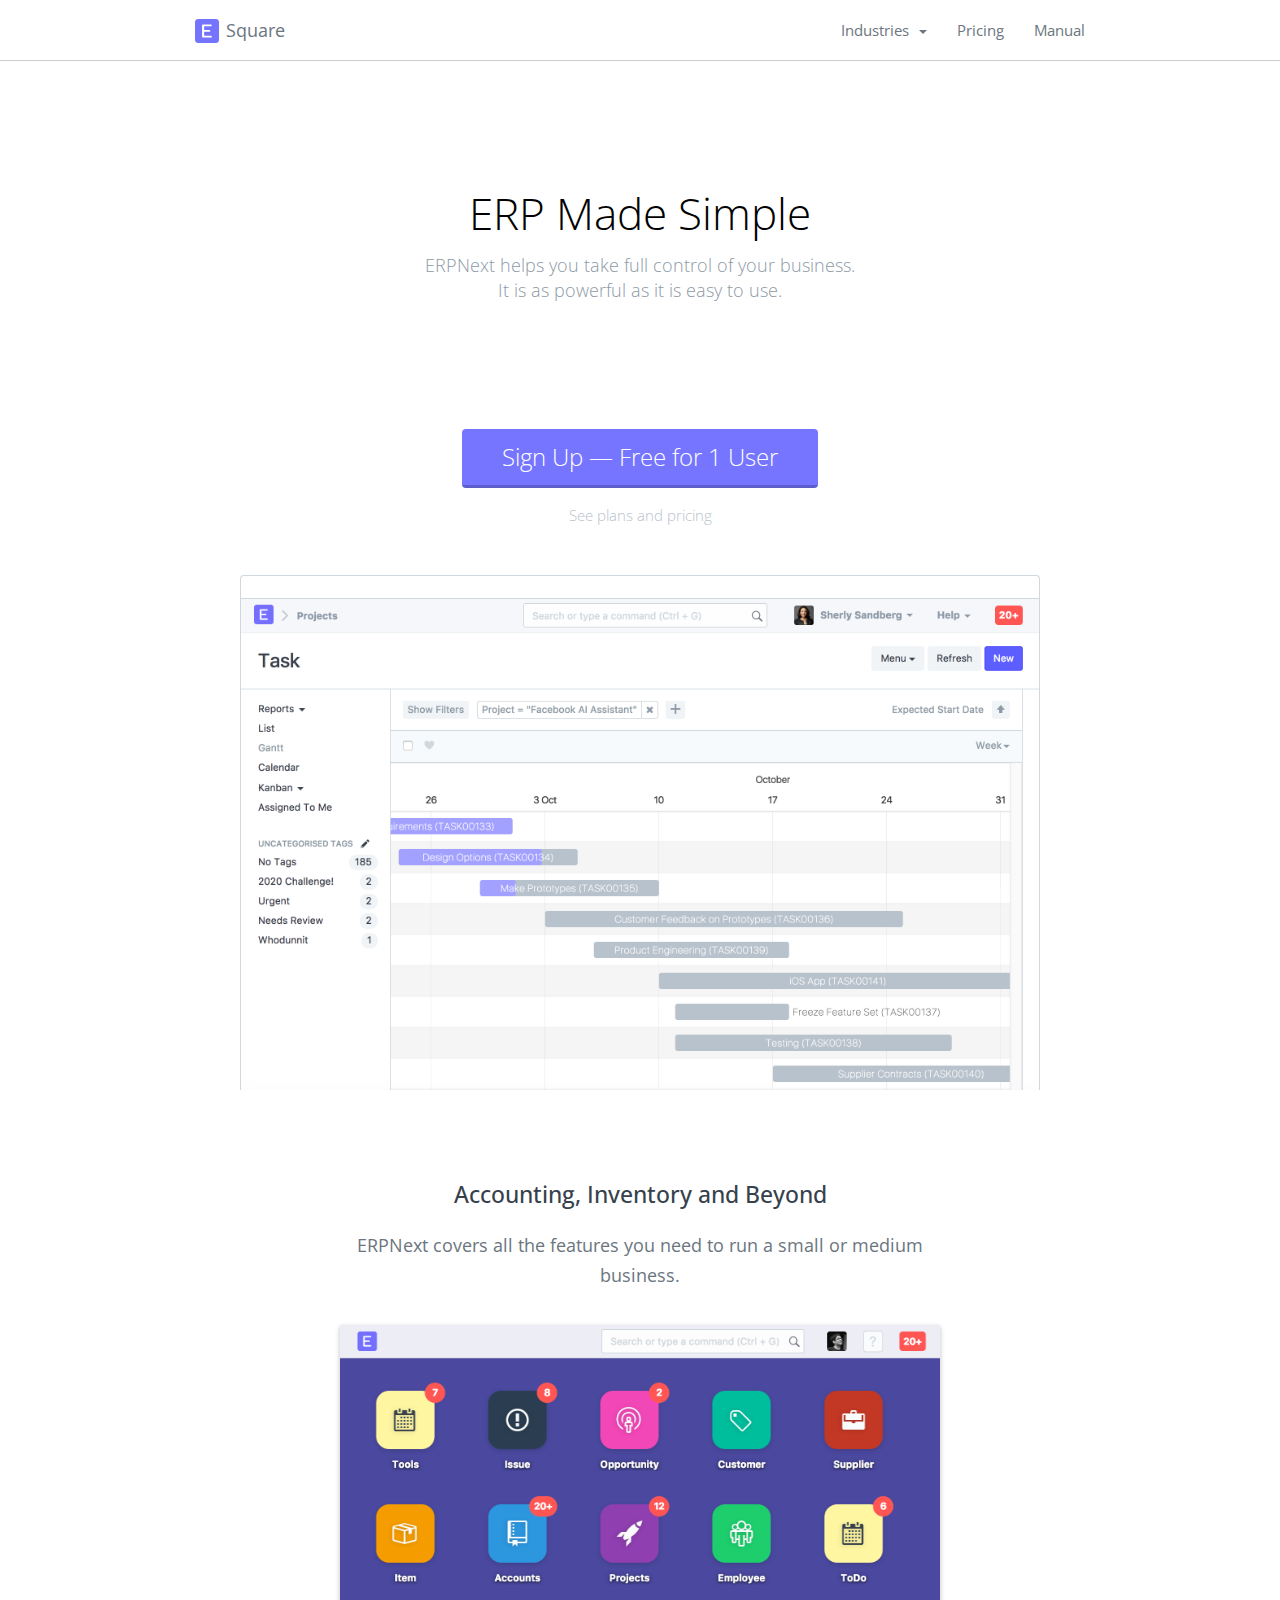
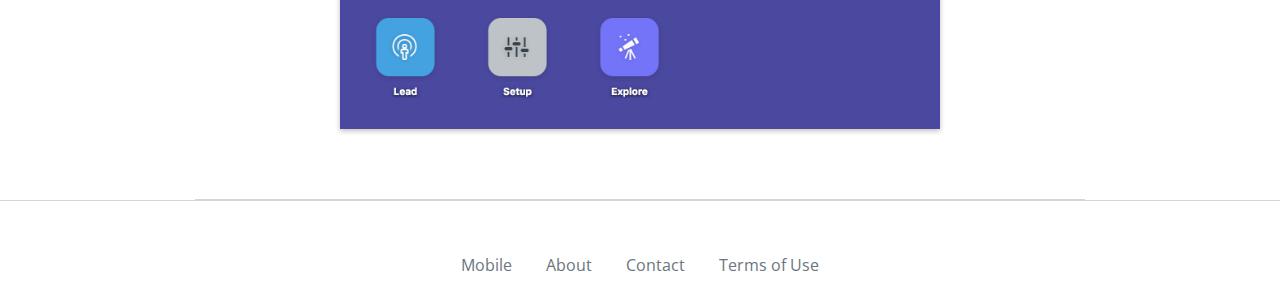
==== index.html @ e8b67995 "Initial commit" ====
<!DOCTYPE html>
<!-- saved from url=(0020)https://erpnext.com/ -->
<html lang="en"><head><meta http-equiv="Content-Type" content="text/html; charset=UTF-8">
	
	<meta name="viewport" content="width=device-width, initial-scale=1.0">
	<title>Free and Open Source Cloud ERP - ERPNext</title>
	<meta name="generator" content="frappe">

    
    <link rel="icon" href="https://erpnext.com/assets/frappe_theme/img/favicon.ico">
    <link rel="shortcut icon" href="https://erpnext.com/assets/frappe_theme/img/favicon.ico">


		
		<link type="text/css" rel="stylesheet" href="./tt/bootstrap.css">
		<link type="text/css" rel="stylesheet" href="./tt/frappe-web.css">
		<link type="text/css" rel="stylesheet" href="./tt/hljs.css">
    <script async="" src="./tt/analytics.js"></script><script src="./tt/bpt6wle.js"></script>
<script>try{Typekit.load();}catch(e){}</script>
    <link href="./tt/frappe_theme.css" rel="stylesheet">
    <style>.erpnext-features {
	text-align: center;
}

#page-features [data-html-block="header"],
#page-pricing [data-html-block="header"] {
	text-align: center;
}

.erpnext-features h3 {
	margin-top: 70px;
}

@media (min-width: 768px) {
	.erp-feature .narrow {
		max-width: 60%;
	}
}

.erp-feature {
	padding: 50px 15px;
	border-bottom: 1px solid #d1d8dd;
	margin: 0px -15px;
}

.feature-separator {
/*	width: 50%;*/
	margin: 0px auto 120px !important;
}

.erpnext-paid-plans {
/*	border: 1px solid #d1d8dd;
	border-radius: 4px;
*/}

.erpnext-paid-plans .plan {
	border: 1px solid #e6e6e6;
	border-radius: 4px;
}

.erpnext-paid-plans .plan .plan-title {
	padding-top: 30px;
	padding-bottom: 15px;
	margin: 10px;
}

.erpnext-paid-plans .plan .plan-item {
	margin: 10px;
}

.erpnext-paid-plans .plan .plan-item:nth-child(4) {
	padding-bottom: 30px;
}

.erpnext-paid-plans .plan h2 {
	padding: 20px 0px;
	border-top: 1px solid #e6e6e6;
	border-bottom: 1px solid #e6e6e6;
	margin: 0px;
	background-color: #f7fafc;
}

.erpnext-paid-plans .small.blue.button {
	margin: 5px;
}

@media (max-width: 767px) {
	.erpnext-paid-plans .col-sm-3 {
		margin: 20px 0px;
	}
}

.support-plans p {
	margin-top: 0px;
	margin-bottom: 20px;
}

.support-plans-section {
	padding: 40px 0px !important;
}

.support-plans {
	padding: 0px 20px;
}

.compare-erpnext .table-responsive,
.compare-erpnext .table-bordered,
.compare-erpnext .table-bordered td,
.compare-erpnext .table-bordered th {
	border-color: #223B4F;
}

.compare-erpnext td.c-yes {
	background-color: #78E361;
}

.compare-erpnext td.c-no {
	background-color: #FFB170;
}

.compare-erpnext td.c-maybe {
	background-color: #FFF348;
}

#page-terms,
#page-faq,
#page-privacy,
#page-testimonials,
#page-license-trademark,
#page-contribute {
	margin-left: auto;
	margin-right: auto;
}

@media (min-width: 768px) {
	#page-terms,
	#page-faq,
	#page-privacy,
	#page-testimonials,
	#page-license-trademark,
	#page-contribute {
		max-width: 75%;
	}
}

#page-features .page-content {
	padding: 0px;
}

#page-version-5 .page-content {
	padding-bottom: 0px;
}

.small-content h4 {
	margin-bottom: 0px;
}

.benefits-check {
	float: left;
	margin-left: -20px;
	margin-top: 3px;
	color: #98d85b;
}

.article-style {
	margin-top:0px;
	margin-left: 20px;
	max-width: 560px;
	margin: auto;
	font-size: 1.13em;
	line-height: 1.5;
}

.page-container[data-path="proposals"] .page-header-block,
.page-container[data-path="proposals"] .page-header-actions-block {
	display: block !important;
}

.page-container[data-path="proposals"] .page-header-actions-block {
	margin-top: 20px;
}
</style>

<style>
.page-content {
	padding-bottom: 0px !important;
}

.dashboard-section {
	margin: auto;
	max-width: 90%;
}

.dashboard-section h1 {
	font-size: 1.5em;
}

@media(min-width: 768px) {
	.dashboard-section {
		max-width: 80%;
	}
}

@media(min-width: 992px) {
	.dashboard-section {
		max-width: 65%;
	}
}

.hero-content h1 {
	font-size: 1.85em;
	font-weight: 300;
}

.hero {
	border-bottom: 0px;
}

.erp-hero {
	border-bottom: 1px solid #e1e9f0;
}

.hero-content p {
	margin-bottom: 100px;
}

.navbar {
	border-bottom: 0px;
}

/*.navbar, footer, .later {
	opacity: 0;
}

.navbar, footer, .later {
    -moz-animation: cssAnimation 1s ease-in 0s forwards;
    -webkit-animation: cssAnimation 1s ease-in 0s forwards;
    -o-animation: cssAnimation 1s ease-in 0s forwards;
    animation: cssAnimation 1s ease-in 0s forwards;
    -webkit-animation-fill-mode: forwards;
    animation-fill-mode: forwards;
}

@keyframes cssAnimation {
    to {
        opacity: 1;
    }
}

@-webkit-keyframes cssAnimation {
    to {
        opacity: 1;
    }
}
*/

</style>
<script>
		window.frappe = {};
		frappe.ready_events = [];
		frappe.ready = function(fn) {
			frappe.ready_events.push(fn);
		}
		window.dev_server = 0;
    </script>
</head>
<body data-path="">
	<div class="main-section">
		<div>
			<header>
				<nav class="navbar navbar-default navbar-main" role="navigation">
	<div class="container">
		<div class="navbar-header">
			<a class="navbar-brand ellipsis" href="./index.html">
				<span>
					<img class="navbar-icon" src="./tt/erp-icon.svg">Square
				</span>
			</a>
			<a class="pull-right toggle-sidebar visible-xs">
				<i class="octicon octicon-three-bars"></i>
			</a>
		</div>
		<div class="hidden-xs">
			
			

<ul class="nav navbar-nav navbar-left">
</ul>
<ul class="nav navbar-nav navbar-right"><li data-label="Industries" class="dropdown dropdown-submenu">
	<a class="dropdown-toggle" onclick="return false;" data-toggle="dropdown">
	Industries<span class="caret"></span>
	</a>
		<ul class="dropdown-menu" role="menu"><li data-label="Services">
				<a href="./services.html">Services</a>
			</li><li data-label="Manufacturing">
				<a href="./manufacturing.html">Manufacturing</a>
			</li><li data-label="Retail">
				<a href="./retail.html">Retail</a>
			</li><li data-label="Distribution">
				<a href="./distribution.html">Distribution</a>
			</li><li data-label="Schools">
				<a href="./schools.html">Schools</a>
			</li></ul></li><li data-label="Pricing">
	<a href="./pricing.html">
	Pricing</a></li><li data-label="Manual">
	<a href="./manual/index.html" target="_blank">
	Manual</a></li>
	<!-- post login tools -->

<li class="dropdown logged-in hide" id="website-post-login" data-label="website-post-login" style="display: none">
	<a href="https://erpnext.com/#" class="dropdown-toggle" data-toggle="dropdown">
		<span class="user-image-wrapper"></span>
		<span class="full-name"></span>
		<b class="caret"></b>
	</a>
    <ul class="dropdown-menu" role="menu"><li data-label="My Account"><a href="https://erpnext.com/me" rel="nofollow">
					My Account
				</a></li><li data-label="Logout"><a href="https://erpnext.com/?cmd=web_logout" rel="nofollow">
					Logout
				</a></li></ul>
</li>


</ul>
			
		</div>
	</div>
</nav></header>

            <div class="hero-and-content">
                <div data-html-block="hero"></div>
                <div class="container">
                
<div class="page-container" id="page-" data-path="index">
			<div class="row ">
				
				<div class=" page-content col-sm-12 ">
					<div class="page-content-wrapper">
						<div class="row page-head">
							<div class="col-sm-12">
								
							</div>
							<div class="col-sm-8 col-xs-6">
								
							</div>
							<div class="col-sm-4 col-xs-6">
								

								
							</div>
						</div>
						<div class="page_content">

<!-- title: Free and Open Source Cloud ERP - ERPNext -->

<!-- Hero Section -->
    <div class="row hero" style="padding-top: 30px; padding-bottom: 0px;">
        <div class="col-sm-12 hero-content">
           <h1 class="main-heading">ERP Made Simple</h1>
            <p class="later lead text-muted">ERPNext helps you take
                full control of your business.
                <br class="hidden-xs">
                    It is as powerful as it is easy to use.</p>
            <a class="x-large blue button later mar-t-26" href="./signup.html">Sign Up — Free for 1 User</a>
            <p class="description later">
                <a class="no-decoration" href="./pricing.html">See plans and pricing</a>
            </p>
        </div>

        <div class="col-sm-12 later">
			<div class="fake-browser-frame browser-image" style="margin: 70px auto 0px auto; border-bottom: 0px;">
	            <img src="./tt/home.png" style="width: 800px;">
			</div>
        </div>
    </div>
    <!-- Content -->
    <div class="group later">
        <div class="row section text-center">
            <div class="col-sm-12">
                <div class="dashboard-section">
                    <h1 class="h2">Accounting, Inventory <br class="visible-xs"> and Beyond</h1>
                    <p class="p">ERPNext covers all the features you need to run a small or medium business.</p>
                </div>
                <img src="./tt/dashboard-shot.png" class="screenshot" style="width: 600px;">
            </div>
        </div>
    </div>

    



</div>
					</div>
				</div>
			</div>
</div>

                </div>
            </div></div>
		<div>
    <footer>
        <div class="container">
            <ul class="list-unstyled footer-list">
                
                 <li>
                    <a href="./mobile.html">Mobile</a>
                </li>
                <li>
                    <a href="./about.html">About</a>
                </li>
                <li>
                    <a href="./about.html#contact">Contact</a>
                </li>
                <li>
                    <a href="./terms.html">Terms of Use</a>
                </li>
            </ul>

           
        </div>

		
	</footer>
    <!--Javascript-->
    <script src="./tt/main.js"></script>
</div>
	</div>
	
	<!-- js should be loaded in body! -->
	<script type="text/javascript" src="./tt/jquery.min.js"></script>
	<script type="text/javascript" src="./tt/frappe-web.min.js"></script>
	
	<script type="text/javascript" src="./tt/website_script.js"></script>
	<script type="text/javascript" src="./tt/highlight.pack.js"></script>
	<script type="text/javascript" src="./tt/payment.js"></script><script>$(function() {
    setTimeout(function() {
        $(".later").fadeIn();
    }, 1000);
});

</script>


	<script>frappe.csrf_token = "None";</script>
</body></html>
---- tt/frappe-web.css ----
/*
 *	/home/frappe/benches/bench-2016-07-23/apps/frappe/frappe/public/css/font-awesome.css
 */
/*!
 *  Font Awesome 4.7.0 by @davegandy - http://fontawesome.io - @fontawesome
 *  License - http://fontawesome.io/license (Font: SIL OFL 1.1, CSS: MIT License)
 */
/* FONT PATH
 * -------------------------- */
@font-face {
  font-family: 'FontAwesome';
  src: url('/assets/frappe/css/fonts/fontawesome/fontawesome-webfont.eot?v=4.7.0');
  src: url('/assets/frappe/css/fonts/fontawesome/fontawesome-webfont.eot?#iefix&v=4.7.0') format('embedded-opentype'), url('/assets/frappe/css/fonts/fontawesome/fontawesome-webfont.woff2?v=4.7.0') format('woff2'), url('/assets/frappe/css/fonts/fontawesome/fontawesome-webfont.woff?v=4.7.0') format('woff'), url('/assets/frappe/css/fonts/fontawesome/fontawesome-webfont.ttf?v=4.7.0') format('truetype'), url('/assets/frappe/css/fonts/fontawesome/fontawesome-webfont.svg?v=4.7.0#fontawesomeregular') format('svg');
  font-weight: normal;
  font-style: normal;
}
.fa {
  display: inline-block;
  font: normal normal normal 14px/1 FontAwesome;
  font-size: inherit;
  text-rendering: auto;
  -webkit-font-smoothing: antialiased;
  -moz-osx-font-smoothing: grayscale;
}
/* makes the font 33% larger relative to the icon container */
.fa-lg {
  font-size: 1.33333333em;
  line-height: 0.75em;
  vertical-align: -15%;
}
.fa-2x {
  font-size: 2em;
}
.fa-3x {
  font-size: 3em;
}
.fa-4x {
  font-size: 4em;
}
.fa-5x {
  font-size: 5em;
}
.fa-fw {
  width: 1.28571429em;
  text-align: center;
}
.fa-ul {
  padding-left: 0;
  margin-left: 2.14285714em;
  list-style-type: none;
}
.fa-ul > li {
  position: relative;
}
.fa-li {
  position: absolute;
  left: -2.14285714em;
  width: 2.14285714em;
  top: 0.14285714em;
  text-align: center;
}
.fa-li.fa-lg {
  left: -1.85714286em;
}
.fa-border {
  padding: .2em .25em .15em;
  border: solid 0.08em #eeeeee;
  border-radius: .1em;
}
.fa-pull-left {
  float: left;
}
.fa-pull-right {
  float: right;
}
.fa.fa-pull-left {
  margin-right: .3em;
}
.fa.fa-pull-right {
  margin-left: .3em;
}
/* Deprecated as of 4.4.0 */
.pull-right {
  float: right;
}
.pull-left {
  float: left;
}
.fa.pull-left {
  margin-right: .3em;
}
.fa.pull-right {
  margin-left: .3em;
}
.fa-spin {
  -webkit-animation: fa-spin 2s infinite linear;
  animation: fa-spin 2s infinite linear;
}
.fa-pulse {
  -webkit-animation: fa-spin 1s infinite steps(8);
  animation: fa-spin 1s infinite steps(8);
}
@-webkit-keyframes fa-spin {
  0% {
    -webkit-transform: rotate(0deg);
    transform: rotate(0deg);
  }
  100% {
    -webkit-transform: rotate(359deg);
    transform: rotate(359deg);
  }
}
@keyframes fa-spin {
  0% {
    -webkit-transform: rotate(0deg);
    transform: rotate(0deg);
  }
  100% {
    -webkit-transform: rotate(359deg);
    transform: rotate(359deg);
  }
}
.fa-rotate-90 {
  -ms-filter: "progid:DXImageTransform.Microsoft.BasicImage(rotation=1)";
  -webkit-transform: rotate(90deg);
  -ms-transform: rotate(90deg);
  transform: rotate(90deg);
}
.fa-rotate-180 {
  -ms-filter: "progid:DXImageTransform.Microsoft.BasicImage(rotation=2)";
  -webkit-transform: rotate(180deg);
  -ms-transform: rotate(180deg);
  transform: rotate(180deg);
}
.fa-rotate-270 {
  -ms-filter: "progid:DXImageTransform.Microsoft.BasicImage(rotation=3)";
  -webkit-transform: rotate(270deg);
  -ms-transform: rotate(270deg);
  transform: rotate(270deg);
}
.fa-flip-horizontal {
  -ms-filter: "progid:DXImageTransform.Microsoft.BasicImage(rotation=0, mirror=1)";
  -webkit-transform: scale(-1, 1);
  -ms-transform: scale(-1, 1);
  transform: scale(-1, 1);
}
.fa-flip-vertical {
  -ms-filter: "progid:DXImageTransform.Microsoft.BasicImage(rotation=2, mirror=1)";
  -webkit-transform: scale(1, -1);
  -ms-transform: scale(1, -1);
  transform: scale(1, -1);
}
:root .fa-rotate-90,
:root .fa-rotate-180,
:root .fa-rotate-270,
:root .fa-flip-horizontal,
:root .fa-flip-vertical {
  filter: none;
}
.fa-stack {
  position: relative;
  display: inline-block;
  width: 2em;
  height: 2em;
  line-height: 2em;
  vertical-align: middle;
}
.fa-stack-1x,
.fa-stack-2x {
  position: absolute;
  left: 0;
  width: 100%;
  text-align: center;
}
.fa-stack-1x {
  line-height: inherit;
}
.fa-stack-2x {
  font-size: 2em;
}
.fa-inverse {
  color: #ffffff;
}
/* Font Awesome uses the Unicode Private Use Area (PUA) to ensure screen
   readers do not read off random characters that represent icons */
.fa-glass:before {
  content: "\f000";
}
.fa-music:before {
  content: "\f001";
}
.fa-search:before {
  content: "\f002";
}
.fa-envelope-o:before {
  content: "\f003";
}
.fa-heart:before {
  content: "\f004";
}
.fa-star:before {
  content: "\f005";
}
.fa-star-o:before {
  content: "\f006";
}
.fa-user:before {
  content: "\f007";
}
.fa-film:before {
  content: "\f008";
}
.fa-th-large:before {
  content: "\f009";
}
.fa-th:before {
  content: "\f00a";
}
.fa-th-list:before {
  content: "\f00b";
}
.fa-check:before {
  content: "\f00c";
}
.fa-remove:before,
.fa-close:before,
.fa-times:before {
  content: "\f00d";
}
.fa-search-plus:before {
  content: "\f00e";
}
.fa-search-minus:before {
  content: "\f010";
}
.fa-power-off:before {
  content: "\f011";
}
.fa-signal:before {
  content: "\f012";
}
.fa-gear:before,
.fa-cog:before {
  content: "\f013";
}
.fa-trash-o:before {
  content: "\f014";
}
.fa-home:before {
  content: "\f015";
}
.fa-file-o:before {
  content: "\f016";
}
.fa-clock-o:before {
  content: "\f017";
}
.fa-road:before {
  content: "\f018";
}
.fa-download:before {
  content: "\f019";
}
.fa-arrow-circle-o-down:before {
  content: "\f01a";
}
.fa-arrow-circle-o-up:before {
  content: "\f01b";
}
.fa-inbox:before {
  content: "\f01c";
}
.fa-play-circle-o:before {
  content: "\f01d";
}
.fa-rotate-right:before,
.fa-repeat:before {
  content: "\f01e";
}
.fa-refresh:before {
  content: "\f021";
}
.fa-list-alt:before {
  content: "\f022";
}
.fa-lock:before {
  content: "\f023";
}
.fa-flag:before {
  content: "\f024";
}
.fa-headphones:before {
  content: "\f025";
}
.fa-volume-off:before {
  content: "\f026";
}
.fa-volume-down:before {
  content: "\f027";
}
.fa-volume-up:before {
  content: "\f028";
}
.fa-qrcode:before {
  content: "\f029";
}
.fa-barcode:before {
  content: "\f02a";
}
.fa-tag:before {
  content: "\f02b";
}
.fa-tags:before {
  content: "\f02c";
}
.fa-book:before {
  content: "\f02d";
}
.fa-bookmark:before {
  content: "\f02e";
}
.fa-print:before {
  content: "\f02f";
}
.fa-camera:before {
  content: "\f030";
}
.fa-font:before {
  content: "\f031";
}
.fa-bold:before {
  content: "\f032";
}
.fa-italic:before {
  content: "\f033";
}
.fa-text-height:before {
  content: "\f034";
}
.fa-text-width:before {
  content: "\f035";
}
.fa-align-left:before {
  content: "\f036";
}
.fa-align-center:before {
  content: "\f037";
}
.fa-align-right:before {
  content: "\f038";
}
.fa-align-justify:before {
  content: "\f039";
}
.fa-list:before {
  content: "\f03a";
}
.fa-dedent:before,
.fa-outdent:before {
  content: "\f03b";
}
.fa-indent:before {
  content: "\f03c";
}
.fa-video-camera:before {
  content: "\f03d";
}
.fa-photo:before,
.fa-image:before,
.fa-picture-o:before {
  content: "\f03e";
}
.fa-pencil:before {
  content: "\f040";
}
.fa-map-marker:before {
  content: "\f041";
}
.fa-adjust:before {
  content: "\f042";
}
.fa-tint:before {
  content: "\f043";
}
.fa-edit:before,
.fa-pencil-square-o:before {
  content: "\f044";
}
.fa-share-square-o:before {
  content: "\f045";
}
.fa-check-square-o:before {
  content: "\f046";
}
.fa-arrows:before {
  content: "\f047";
}
.fa-step-backward:before {
  content: "\f048";
}
.fa-fast-backward:before {
  content: "\f049";
}
.fa-backward:before {
  content: "\f04a";
}
.fa-play:before {
  content: "\f04b";
}
.fa-pause:before {
  content: "\f04c";
}
.fa-stop:before {
  content: "\f04d";
}
.fa-forward:before {
  content: "\f04e";
}
.fa-fast-forward:before {
  content: "\f050";
}
.fa-step-forward:before {
  content: "\f051";
}
.fa-eject:before {
  content: "\f052";
}
.fa-chevron-left:before {
  content: "\f053";
}
.fa-chevron-right:before {
  content: "\f054";
}
.fa-plus-circle:before {
  content: "\f055";
}
.fa-minus-circle:before {
  content: "\f056";
}
.fa-times-circle:before {
  content: "\f057";
}
.fa-check-circle:before {
  content: "\f058";
}
.fa-question-circle:before {
  content: "\f059";
}
.fa-info-circle:before {
  content: "\f05a";
}
.fa-crosshairs:before {
  content: "\f05b";
}
.fa-times-circle-o:before {
  content: "\f05c";
}
.fa-check-circle-o:before {
  content: "\f05d";
}
.fa-ban:before {
  content: "\f05e";
}
.fa-arrow-left:before {
  content: "\f060";
}
.fa-arrow-right:before {
  content: "\f061";
}
.fa-arrow-up:before {
  content: "\f062";
}
.fa-arrow-down:before {
  content: "\f063";
}
.fa-mail-forward:before,
.fa-share:before {
  content: "\f064";
}
.fa-expand:before {
  content: "\f065";
}
.fa-compress:before {
  content: "\f066";
}
.fa-plus:before {
  content: "\f067";
}
.fa-minus:before {
  content: "\f068";
}
.fa-asterisk:before {
  content: "\f069";
}
.fa-exclamation-circle:before {
  content: "\f06a";
}
.fa-gift:before {
  content: "\f06b";
}
.fa-leaf:before {
  content: "\f06c";
}
.fa-fire:before {
  content: "\f06d";
}
.fa-eye:before {
  content: "\f06e";
}
.fa-eye-slash:before {
  content: "\f070";
}
.fa-warning:before,
.fa-exclamation-triangle:before {
  content: "\f071";
}
.fa-plane:before {
  content: "\f072";
}
.fa-calendar:before {
  content: "\f073";
}
.fa-random:before {
  content: "\f074";
}
.fa-comment:before {
  content: "\f075";
}
.fa-magnet:before {
  content: "\f076";
}
.fa-chevron-up:before {
  content: "\f077";
}
.fa-chevron-down:before {
  content: "\f078";
}
.fa-retweet:before {
  content: "\f079";
}
.fa-shopping-cart:before {
  content: "\f07a";
}
.fa-folder:before {
  content: "\f07b";
}
.fa-folder-open:before {
  content: "\f07c";
}
.fa-arrows-v:before {
  content: "\f07d";
}
.fa-arrows-h:before {
  content: "\f07e";
}
.fa-bar-chart-o:before,
.fa-bar-chart:before {
  content: "\f080";
}
.fa-twitter-square:before {
  content: "\f081";
}
.fa-facebook-square:before {
  content: "\f082";
}
.fa-camera-retro:before {
  content: "\f083";
}
.fa-key:before {
  content: "\f084";
}
.fa-gears:before,
.fa-cogs:before {
  content: "\f085";
}
.fa-comments:before {
  content: "\f086";
}
.fa-thumbs-o-up:before {
  content: "\f087";
}
.fa-thumbs-o-down:before {
  content: "\f088";
}
.fa-star-half:before {
  content: "\f089";
}
.fa-heart-o:before {
  content: "\f08a";
}
.fa-sign-out:before {
  content: "\f08b";
}
.fa-linkedin-square:before {
  content: "\f08c";
}
.fa-thumb-tack:before {
  content: "\f08d";
}
.fa-external-link:before {
  content: "\f08e";
}
.fa-sign-in:before {
  content: "\f090";
}
.fa-trophy:before {
  content: "\f091";
}
.fa-github-square:before {
  content: "\f092";
}
.fa-upload:before {
  content: "\f093";
}
.fa-lemon-o:before {
  content: "\f094";
}
.fa-phone:before {
  content: "\f095";
}
.fa-square-o:before {
  content: "\f096";
}
.fa-bookmark-o:before {
  content: "\f097";
}
.fa-phone-square:before {
  content: "\f098";
}
.fa-twitter:before {
  content: "\f099";
}
.fa-facebook-f:before,
.fa-facebook:before {
  content: "\f09a";
}
.fa-github:before {
  content: "\f09b";
}
.fa-unlock:before {
  content: "\f09c";
}
.fa-credit-card:before {
  content: "\f09d";
}
.fa-feed:before,
.fa-rss:before {
  content: "\f09e";
}
.fa-hdd-o:before {
  content: "\f0a0";
}
.fa-bullhorn:before {
  content: "\f0a1";
}
.fa-bell:before {
  content: "\f0f3";
}
.fa-certificate:before {
  content: "\f0a3";
}
.fa-hand-o-right:before {
  content: "\f0a4";
}
.fa-hand-o-left:before {
  content: "\f0a5";
}
.fa-hand-o-up:before {
  content: "\f0a6";
}
.fa-hand-o-down:before {
  content: "\f0a7";
}
.fa-arrow-circle-left:before {
  content: "\f0a8";
}
.fa-arrow-circle-right:before {
  content: "\f0a9";
}
.fa-arrow-circle-up:before {
  content: "\f0aa";
}
.fa-arrow-circle-down:before {
  content: "\f0ab";
}
.fa-globe:before {
  content: "\f0ac";
}
.fa-wrench:before {
  content: "\f0ad";
}
.fa-tasks:before {
  content: "\f0ae";
}
.fa-filter:before {
  content: "\f0b0";
}
.fa-briefcase:before {
  content: "\f0b1";
}
.fa-arrows-alt:before {
  content: "\f0b2";
}
.fa-group:before,
.fa-users:before {
  content: "\f0c0";
}
.fa-chain:before,
.fa-link:before {
  content: "\f0c1";
}
.fa-cloud:before {
  content: "\f0c2";
}
.fa-flask:before {
  content: "\f0c3";
}
.fa-cut:before,
.fa-scissors:before {
  content: "\f0c4";
}
.fa-copy:before,
.fa-files-o:before {
  content: "\f0c5";
}
.fa-paperclip:before {
  content: "\f0c6";
}
.fa-save:before,
.fa-floppy-o:before {
  content: "\f0c7";
}
.fa-square:before {
  content: "\f0c8";
}
.fa-navicon:before,
.fa-reorder:before,
.fa-bars:before {
  content: "\f0c9";
}
.fa-list-ul:before {
  content: "\f0ca";
}
.fa-list-ol:before {
  content: "\f0cb";
}
.fa-strikethrough:before {
  content: "\f0cc";
}
.fa-underline:before {
  content: "\f0cd";
}
.fa-table:before {
  content: "\f0ce";
}
.fa-magic:before {
  content: "\f0d0";
}
.fa-truck:before {
  content: "\f0d1";
}
.fa-pinterest:before {
  content: "\f0d2";
}
.fa-pinterest-square:before {
  content: "\f0d3";
}
.fa-google-plus-square:before {
  content: "\f0d4";
}
.fa-google-plus:before {
  content: "\f0d5";
}
.fa-money:before {
  content: "\f0d6";
}
.fa-caret-down:before {
  content: "\f0d7";
}
.fa-caret-up:before {
  content: "\f0d8";
}
.fa-caret-left:before {
  content: "\f0d9";
}
.fa-caret-right:before {
  content: "\f0da";
}
.fa-columns:before {
  content: "\f0db";
}
.fa-unsorted:before,
.fa-sort:before {
  content: "\f0dc";
}
.fa-sort-down:before,
.fa-sort-desc:before {
  content: "\f0dd";
}
.fa-sort-up:before,
.fa-sort-asc:before {
  content: "\f0de";
}
.fa-envelope:before {
  content: "\f0e0";
}
.fa-linkedin:before {
  content: "\f0e1";
}
.fa-rotate-left:before,
.fa-undo:before {
  content: "\f0e2";
}
.fa-legal:before,
.fa-gavel:before {
  content: "\f0e3";
}
.fa-dashboard:before,
.fa-tachometer:before {
  content: "\f0e4";
}
.fa-comment-o:before {
  content: "\f0e5";
}
.fa-comments-o:before {
  content: "\f0e6";
}
.fa-flash:before,
.fa-bolt:before {
  content: "\f0e7";
}
.fa-sitemap:before {
  content: "\f0e8";
}
.fa-umbrella:before {
  content: "\f0e9";
}
.fa-paste:before,
.fa-clipboard:before {
  content: "\f0ea";
}
.fa-lightbulb-o:before {
  content: "\f0eb";
}
.fa-exchange:before {
  content: "\f0ec";
}
.fa-cloud-download:before {
  content: "\f0ed";
}
.fa-cloud-upload:before {
  content: "\f0ee";
}
.fa-user-md:before {
  content: "\f0f0";
}
.fa-stethoscope:before {
  content: "\f0f1";
}
.fa-suitcase:before {
  content: "\f0f2";
}
.fa-bell-o:before {
  content: "\f0a2";
}
.fa-coffee:before {
  content: "\f0f4";
}
.fa-cutlery:before {
  content: "\f0f5";
}
.fa-file-text-o:before {
  content: "\f0f6";
}
.fa-building-o:before {
  content: "\f0f7";
}
.fa-hospital-o:before {
  content: "\f0f8";
}
.fa-ambulance:before {
  content: "\f0f9";
}
.fa-medkit:before {
  content: "\f0fa";
}
.fa-fighter-jet:before {
  content: "\f0fb";
}
.fa-beer:before {
  content: "\f0fc";
}
.fa-h-square:before {
  content: "\f0fd";
}
.fa-plus-square:before {
  content: "\f0fe";
}
.fa-angle-double-left:before {
  content: "\f100";
}
.fa-angle-double-right:before {
  content: "\f101";
}
.fa-angle-double-up:before {
  content: "\f102";
}
.fa-angle-double-down:before {
  content: "\f103";
}
.fa-angle-left:before {
  content: "\f104";
}
.fa-angle-right:before {
  content: "\f105";
}
.fa-angle-up:before {
  content: "\f106";
}
.fa-angle-down:before {
  content: "\f107";
}
.fa-desktop:before {
  content: "\f108";
}
.fa-laptop:before {
  content: "\f109";
}
.fa-tablet:before {
  content: "\f10a";
}
.fa-mobile-phone:before,
.fa-mobile:before {
  content: "\f10b";
}
.fa-circle-o:before {
  content: "\f10c";
}
.fa-quote-left:before {
  content: "\f10d";
}
.fa-quote-right:before {
  content: "\f10e";
}
.fa-spinner:before {
  content: "\f110";
}
.fa-circle:before {
  content: "\f111";
}
.fa-mail-reply:before,
.fa-reply:before {
  content: "\f112";
}
.fa-github-alt:before {
  content: "\f113";
}
.fa-folder-o:before {
  content: "\f114";
}
.fa-folder-open-o:before {
  content: "\f115";
}
.fa-smile-o:before {
  content: "\f118";
}
.fa-frown-o:before {
  content: "\f119";
}
.fa-meh-o:before {
  content: "\f11a";
}
.fa-gamepad:before {
  content: "\f11b";
}
.fa-keyboard-o:before {
  content: "\f11c";
}
.fa-flag-o:before {
  content: "\f11d";
}
.fa-flag-checkered:before {
  content: "\f11e";
}
.fa-terminal:before {
  content: "\f120";
}
.fa-code:before {
  content: "\f121";
}
.fa-mail-reply-all:before,
.fa-reply-all:before {
  content: "\f122";
}
.fa-star-half-empty:before,
.fa-star-half-full:before,
.fa-star-half-o:before {
  content: "\f123";
}
.fa-location-arrow:before {
  content: "\f124";
}
.fa-crop:before {
  content: "\f125";
}
.fa-code-fork:before {
  content: "\f126";
}
.fa-unlink:before,
.fa-chain-broken:before {
  content: "\f127";
}
.fa-question:before {
  content: "\f128";
}
.fa-info:before {
  content: "\f129";
}
.fa-exclamation:before {
  content: "\f12a";
}
.fa-superscript:before {
  content: "\f12b";
}
.fa-subscript:before {
  content: "\f12c";
}
.fa-eraser:before {
  content: "\f12d";
}
.fa-puzzle-piece:before {
  content: "\f12e";
}
.fa-microphone:before {
  content: "\f130";
}
.fa-microphone-slash:before {
  content: "\f131";
}
.fa-shield:before {
  content: "\f132";
}
.fa-calendar-o:before {
  content: "\f133";
}
.fa-fire-extinguisher:before {
  content: "\f134";
}
.fa-rocket:before {
  content: "\f135";
}
.fa-maxcdn:before {
  content: "\f136";
}
.fa-chevron-circle-left:before {
  content: "\f137";
}
.fa-chevron-circle-right:before {
  content: "\f138";
}
.fa-chevron-circle-up:before {
  content: "\f139";
}
.fa-chevron-circle-down:before {
  content: "\f13a";
}
.fa-html5:before {
  content: "\f13b";
}
.fa-css3:before {
  content: "\f13c";
}
.fa-anchor:before {
  content: "\f13d";
}
.fa-unlock-alt:before {
  content: "\f13e";
}
.fa-bullseye:before {
  content: "\f140";
}
.fa-ellipsis-h:before {
  content: "\f141";
}
.fa-ellipsis-v:before {
  content: "\f142";
}
.fa-rss-square:before {
  content: "\f143";
}
.fa-play-circle:before {
  content: "\f144";
}
.fa-ticket:before {
  content: "\f145";
}
.fa-minus-square:before {
  content: "\f146";
}
.fa-minus-square-o:before {
  content: "\f147";
}
.fa-level-up:before {
  content: "\f148";
}
.fa-level-down:before {
  content: "\f149";
}
.fa-check-square:before {
  content: "\f14a";
}
.fa-pencil-square:before {
  content: "\f14b";
}
.fa-external-link-square:before {
  content: "\f14c";
}
.fa-share-square:before {
  content: "\f14d";
}
.fa-compass:before {
  content: "\f14e";
}
.fa-toggle-down:before,
.fa-caret-square-o-down:before {
  content: "\f150";
}
.fa-toggle-up:before,
.fa-caret-square-o-up:before {
  content: "\f151";
}
.fa-toggle-right:before,
.fa-caret-square-o-right:before {
  content: "\f152";
}
.fa-euro:before,
.fa-eur:before {
  content: "\f153";
}
.fa-gbp:before {
  content: "\f154";
}
.fa-dollar:before,
.fa-usd:before {
  content: "\f155";
}
.fa-rupee:before,
.fa-inr:before {
  content: "\f156";
}
.fa-cny:before,
.fa-rmb:before,
.fa-yen:before,
.fa-jpy:before {
  content: "\f157";
}
.fa-ruble:before,
.fa-rouble:before,
.fa-rub:before {
  content: "\f158";
}
.fa-won:before,
.fa-krw:before {
  content: "\f159";
}
.fa-bitcoin:before,
.fa-btc:before {
  content: "\f15a";
}
.fa-file:before {
  content: "\f15b";
}
.fa-file-text:before {
  content: "\f15c";
}
.fa-sort-alpha-asc:before {
  content: "\f15d";
}
.fa-sort-alpha-desc:before {
  content: "\f15e";
}
.fa-sort-amount-asc:before {
  content: "\f160";
}
.fa-sort-amount-desc:before {
  content: "\f161";
}
.fa-sort-numeric-asc:before {
  content: "\f162";
}
.fa-sort-numeric-desc:before {
  content: "\f163";
}
.fa-thumbs-up:before {
  content: "\f164";
}
.fa-thumbs-down:before {
  content: "\f165";
}
.fa-youtube-square:before {
  content: "\f166";
}
.fa-youtube:before {
  content: "\f167";
}
.fa-xing:before {
  content: "\f168";
}
.fa-xing-square:before {
  content: "\f169";
}
.fa-youtube-play:before {
  content: "\f16a";
}
.fa-dropbox:before {
  content: "\f16b";
}
.fa-stack-overflow:before {
  content: "\f16c";
}
.fa-instagram:before {
  content: "\f16d";
}
.fa-flickr:before {
  content: "\f16e";
}
.fa-adn:before {
  content: "\f170";
}
.fa-bitbucket:before {
  content: "\f171";
}
.fa-bitbucket-square:before {
  content: "\f172";
}
.fa-tumblr:before {
  content: "\f173";
}
.fa-tumblr-square:before {
  content: "\f174";
}
.fa-long-arrow-down:before {
  content: "\f175";
}
.fa-long-arrow-up:before {
  content: "\f176";
}
.fa-long-arrow-left:before {
  content: "\f177";
}
.fa-long-arrow-right:before {
  content: "\f178";
}
.fa-apple:before {
  content: "\f179";
}
.fa-windows:before {
  content: "\f17a";
}
.fa-android:before {
  content: "\f17b";
}
.fa-linux:before {
  content: "\f17c";
}
.fa-dribbble:before {
  content: "\f17d";
}
.fa-skype:before {
  content: "\f17e";
}
.fa-foursquare:before {
  content: "\f180";
}
.fa-trello:before {
  content: "\f181";
}
.fa-female:before {
  content: "\f182";
}
.fa-male:before {
  content: "\f183";
}
.fa-gittip:before,
.fa-gratipay:before {
  content: "\f184";
}
.fa-sun-o:before {
  content: "\f185";
}
.fa-moon-o:before {
  content: "\f186";
}
.fa-archive:before {
  content: "\f187";
}
.fa-bug:before {
  content: "\f188";
}
.fa-vk:before {
  content: "\f189";
}
.fa-weibo:before {
  content: "\f18a";
}
.fa-renren:before {
  content: "\f18b";
}
.fa-pagelines:before {
  content: "\f18c";
}
.fa-stack-exchange:before {
  content: "\f18d";
}
.fa-arrow-circle-o-right:before {
  content: "\f18e";
}
.fa-arrow-circle-o-left:before {
  content: "\f190";
}
.fa-toggle-left:before,
.fa-caret-square-o-left:before {
  content: "\f191";
}
.fa-dot-circle-o:before {
  content: "\f192";
}
.fa-wheelchair:before {
  content: "\f193";
}
.fa-vimeo-square:before {
  content: "\f194";
}
.fa-turkish-lira:before,
.fa-try:before {
  content: "\f195";
}
.fa-plus-square-o:before {
  content: "\f196";
}
.fa-space-shuttle:before {
  content: "\f197";
}
.fa-slack:before {
  content: "\f198";
}
.fa-envelope-square:before {
  content: "\f199";
}
.fa-wordpress:before {
  content: "\f19a";
}
.fa-openid:before {
  content: "\f19b";
}
.fa-institution:before,
.fa-bank:before,
.fa-university:before {
  content: "\f19c";
}
.fa-mortar-board:before,
.fa-graduation-cap:before {
  content: "\f19d";
}
.fa-yahoo:before {
  content: "\f19e";
}
.fa-google:before {
  content: "\f1a0";
}
.fa-reddit:before {
  content: "\f1a1";
}
.fa-reddit-square:before {
  content: "\f1a2";
}
.fa-stumbleupon-circle:before {
  content: "\f1a3";
}
.fa-stumbleupon:before {
  content: "\f1a4";
}
.fa-delicious:before {
  content: "\f1a5";
}
.fa-digg:before {
  content: "\f1a6";
}
.fa-pied-piper-pp:before {
  content: "\f1a7";
}
.fa-pied-piper-alt:before {
  content: "\f1a8";
}
.fa-drupal:before {
  content: "\f1a9";
}
.fa-joomla:before {
  content: "\f1aa";
}
.fa-language:before {
  content: "\f1ab";
}
.fa-fax:before {
  content: "\f1ac";
}
.fa-building:before {
  content: "\f1ad";
}
.fa-child:before {
  content: "\f1ae";
}
.fa-paw:before {
  content: "\f1b0";
}
.fa-spoon:before {
  content: "\f1b1";
}
.fa-cube:before {
  content: "\f1b2";
}
.fa-cubes:before {
  content: "\f1b3";
}
.fa-behance:before {
  content: "\f1b4";
}
.fa-behance-square:before {
  content: "\f1b5";
}
.fa-steam:before {
  content: "\f1b6";
}
.fa-steam-square:before {
  content: "\f1b7";
}
.fa-recycle:before {
  content: "\f1b8";
}
.fa-automobile:before,
.fa-car:before {
  content: "\f1b9";
}
.fa-cab:before,
.fa-taxi:before {
  content: "\f1ba";
}
.fa-tree:before {
  content: "\f1bb";
}
.fa-spotify:before {
  content: "\f1bc";
}
.fa-deviantart:before {
  content: "\f1bd";
}
.fa-soundcloud:before {
  content: "\f1be";
}
.fa-database:before {
  content: "\f1c0";
}
.fa-file-pdf-o:before {
  content: "\f1c1";
}
.fa-file-word-o:before {
  content: "\f1c2";
}
.fa-file-excel-o:before {
  content: "\f1c3";
}
.fa-file-powerpoint-o:before {
  content: "\f1c4";
}
.fa-file-photo-o:before,
.fa-file-picture-o:before,
.fa-file-image-o:before {
  content: "\f1c5";
}
.fa-file-zip-o:before,
.fa-file-archive-o:before {
  content: "\f1c6";
}
.fa-file-sound-o:before,
.fa-file-audio-o:before {
  content: "\f1c7";
}
.fa-file-movie-o:before,
.fa-file-video-o:before {
  content: "\f1c8";
}
.fa-file-code-o:before {
  content: "\f1c9";
}
.fa-vine:before {
  content: "\f1ca";
}
.fa-codepen:before {
  content: "\f1cb";
}
.fa-jsfiddle:before {
  content: "\f1cc";
}
.fa-life-bouy:before,
.fa-life-buoy:before,
.fa-life-saver:before,
.fa-support:before,
.fa-life-ring:before {
  content: "\f1cd";
}
.fa-circle-o-notch:before {
  content: "\f1ce";
}
.fa-ra:before,
.fa-resistance:before,
.fa-rebel:before {
  content: "\f1d0";
}
.fa-ge:before,
.fa-empire:before {
  content: "\f1d1";
}
.fa-git-square:before {
  content: "\f1d2";
}
.fa-git:before {
  content: "\f1d3";
}
.fa-y-combinator-square:before,
.fa-yc-square:before,
.fa-hacker-news:before {
  content: "\f1d4";
}
.fa-tencent-weibo:before {
  content: "\f1d5";
}
.fa-qq:before {
  content: "\f1d6";
}
.fa-wechat:before,
.fa-weixin:before {
  content: "\f1d7";
}
.fa-send:before,
.fa-paper-plane:before {
  content: "\f1d8";
}
.fa-send-o:before,
.fa-paper-plane-o:before {
  content: "\f1d9";
}
.fa-history:before {
  content: "\f1da";
}
.fa-circle-thin:before {
  content: "\f1db";
}
.fa-header:before {
  content: "\f1dc";
}
.fa-paragraph:before {
  content: "\f1dd";
}
.fa-sliders:before {
  content: "\f1de";
}
.fa-share-alt:before {
  content: "\f1e0";
}
.fa-share-alt-square:before {
  content: "\f1e1";
}
.fa-bomb:before {
  content: "\f1e2";
}
.fa-soccer-ball-o:before,
.fa-futbol-o:before {
  content: "\f1e3";
}
.fa-tty:before {
  content: "\f1e4";
}
.fa-binoculars:before {
  content: "\f1e5";
}
.fa-plug:before {
  content: "\f1e6";
}
.fa-slideshare:before {
  content: "\f1e7";
}
.fa-twitch:before {
  content: "\f1e8";
}
.fa-yelp:before {
  content: "\f1e9";
}
.fa-newspaper-o:before {
  content: "\f1ea";
}
.fa-wifi:before {
  content: "\f1eb";
}
.fa-calculator:before {
  content: "\f1ec";
}
.fa-paypal:before {
  content: "\f1ed";
}
.fa-google-wallet:before {
  content: "\f1ee";
}
.fa-cc-visa:before {
  content: "\f1f0";
}
.fa-cc-mastercard:before {
  content: "\f1f1";
}
.fa-cc-discover:before {
  content: "\f1f2";
}
.fa-cc-amex:before {
  content: "\f1f3";
}
.fa-cc-paypal:before {
  content: "\f1f4";
}
.fa-cc-stripe:before {
  content: "\f1f5";
}
.fa-bell-slash:before {
  content: "\f1f6";
}
.fa-bell-slash-o:before {
  content: "\f1f7";
}
.fa-trash:before {
  content: "\f1f8";
}
.fa-copyright:before {
  content: "\f1f9";
}
.fa-at:before {
  content: "\f1fa";
}
.fa-eyedropper:before {
  content: "\f1fb";
}
.fa-paint-brush:before {
  content: "\f1fc";
}
.fa-birthday-cake:before {
  content: "\f1fd";
}
.fa-area-chart:before {
  content: "\f1fe";
}
.fa-pie-chart:before {
  content: "\f200";
}
.fa-line-chart:before {
  content: "\f201";
}
.fa-lastfm:before {
  content: "\f202";
}
.fa-lastfm-square:before {
  content: "\f203";
}
.fa-toggle-off:before {
  content: "\f204";
}
.fa-toggle-on:before {
  content: "\f205";
}
.fa-bicycle:before {
  content: "\f206";
}
.fa-bus:before {
  content: "\f207";
}
.fa-ioxhost:before {
  content: "\f208";
}
.fa-angellist:before {
  content: "\f209";
}
.fa-cc:before {
  content: "\f20a";
}
.fa-shekel:before,
.fa-sheqel:before,
.fa-ils:before {
  content: "\f20b";
}
.fa-meanpath:before {
  content: "\f20c";
}
.fa-buysellads:before {
  content: "\f20d";
}
.fa-connectdevelop:before {
  content: "\f20e";
}
.fa-dashcube:before {
  content: "\f210";
}
.fa-forumbee:before {
  content: "\f211";
}
.fa-leanpub:before {
  content: "\f212";
}
.fa-sellsy:before {
  content: "\f213";
}
.fa-shirtsinbulk:before {
  content: "\f214";
}
.fa-simplybuilt:before {
  content: "\f215";
}
.fa-skyatlas:before {
  content: "\f216";
}
.fa-cart-plus:before {
  content: "\f217";
}
.fa-cart-arrow-down:before {
  content: "\f218";
}
.fa-diamond:before {
  content: "\f219";
}
.fa-ship:before {
  content: "\f21a";
}
.fa-user-secret:before {
  content: "\f21b";
}
.fa-motorcycle:before {
  content: "\f21c";
}
.fa-street-view:before {
  content: "\f21d";
}
.fa-heartbeat:before {
  content: "\f21e";
}
.fa-venus:before {
  content: "\f221";
}
.fa-mars:before {
  content: "\f222";
}
.fa-mercury:before {
  content: "\f223";
}
.fa-intersex:before,
.fa-transgender:before {
  content: "\f224";
}
.fa-transgender-alt:before {
  content: "\f225";
}
.fa-venus-double:before {
  content: "\f226";
}
.fa-mars-double:before {
  content: "\f227";
}
.fa-venus-mars:before {
  content: "\f228";
}
.fa-mars-stroke:before {
  content: "\f229";
}
.fa-mars-stroke-v:before {
  content: "\f22a";
}
.fa-mars-stroke-h:before {
  content: "\f22b";
}
.fa-neuter:before {
  content: "\f22c";
}
.fa-genderless:before {
  content: "\f22d";
}
.fa-facebook-official:before {
  content: "\f230";
}
.fa-pinterest-p:before {
  content: "\f231";
}
.fa-whatsapp:before {
  content: "\f232";
}
.fa-server:before {
  content: "\f233";
}
.fa-user-plus:before {
  content: "\f234";
}
.fa-user-times:before {
  content: "\f235";
}
.fa-hotel:before,
.fa-bed:before {
  content: "\f236";
}
.fa-viacoin:before {
  content: "\f237";
}
.fa-train:before {
  content: "\f238";
}
.fa-subway:before {
  content: "\f239";
}
.fa-medium:before {
  content: "\f23a";
}
.fa-yc:before,
.fa-y-combinator:before {
  content: "\f23b";
}
.fa-optin-monster:before {
  content: "\f23c";
}
.fa-opencart:before {
  content: "\f23d";
}
.fa-expeditedssl:before {
  content: "\f23e";
}
.fa-battery-4:before,
.fa-battery:before,
.fa-battery-full:before {
  content: "\f240";
}
.fa-battery-3:before,
.fa-battery-three-quarters:before {
  content: "\f241";
}
.fa-battery-2:before,
.fa-battery-half:before {
  content: "\f242";
}
.fa-battery-1:before,
.fa-battery-quarter:before {
  content: "\f243";
}
.fa-battery-0:before,
.fa-battery-empty:before {
  content: "\f244";
}
.fa-mouse-pointer:before {
  content: "\f245";
}
.fa-i-cursor:before {
  content: "\f246";
}
.fa-object-group:before {
  content: "\f247";
}
.fa-object-ungroup:before {
  content: "\f248";
}
.fa-sticky-note:before {
  content: "\f249";
}
.fa-sticky-note-o:before {
  content: "\f24a";
}
.fa-cc-jcb:before {
  content: "\f24b";
}
.fa-cc-diners-club:before {
  content: "\f24c";
}
.fa-clone:before {
  content: "\f24d";
}
.fa-balance-scale:before {
  content: "\f24e";
}
.fa-hourglass-o:before {
  content: "\f250";
}
.fa-hourglass-1:before,
.fa-hourglass-start:before {
  content: "\f251";
}
.fa-hourglass-2:before,
.fa-hourglass-half:before {
  content: "\f252";
}
.fa-hourglass-3:before,
.fa-hourglass-end:before {
  content: "\f253";
}
.fa-hourglass:before {
  content: "\f254";
}
.fa-hand-grab-o:before,
.fa-hand-rock-o:before {
  content: "\f255";
}
.fa-hand-stop-o:before,
.fa-hand-paper-o:before {
  content: "\f256";
}
.fa-hand-scissors-o:before {
  content: "\f257";
}
.fa-hand-lizard-o:before {
  content: "\f258";
}
.fa-hand-spock-o:before {
  content: "\f259";
}
.fa-hand-pointer-o:before {
  content: "\f25a";
}
.fa-hand-peace-o:before {
  content: "\f25b";
}
.fa-trademark:before {
  content: "\f25c";
}
.fa-registered:before {
  content: "\f25d";
}
.fa-creative-commons:before {
  content: "\f25e";
}
.fa-gg:before {
  content: "\f260";
}
.fa-gg-circle:before {
  content: "\f261";
}
.fa-tripadvisor:before {
  content: "\f262";
}
.fa-odnoklassniki:before {
  content: "\f263";
}
.fa-odnoklassniki-square:before {
  content: "\f264";
}
.fa-get-pocket:before {
  content: "\f265";
}
.fa-wikipedia-w:before {
  content: "\f266";
}
.fa-safari:before {
  content: "\f267";
}
.fa-chrome:before {
  content: "\f268";
}
.fa-firefox:before {
  content: "\f269";
}
.fa-opera:before {
  content: "\f26a";
}
.fa-internet-explorer:before {
  content: "\f26b";
}
.fa-tv:before,
.fa-television:before {
  content: "\f26c";
}
.fa-contao:before {
  content: "\f26d";
}
.fa-500px:before {
  content: "\f26e";
}
.fa-amazon:before {
  content: "\f270";
}
.fa-calendar-plus-o:before {
  content: "\f271";
}
.fa-calendar-minus-o:before {
  content: "\f272";
}
.fa-calendar-times-o:before {
  content: "\f273";
}
.fa-calendar-check-o:before {
  content: "\f274";
}
.fa-industry:before {
  content: "\f275";
}
.fa-map-pin:before {
  content: "\f276";
}
.fa-map-signs:before {
  content: "\f277";
}
.fa-map-o:before {
  content: "\f278";
}
.fa-map:before {
  content: "\f279";
}
.fa-commenting:before {
  content: "\f27a";
}
.fa-commenting-o:before {
  content: "\f27b";
}
.fa-houzz:before {
  content: "\f27c";
}
.fa-vimeo:before {
  content: "\f27d";
}
.fa-black-tie:before {
  content: "\f27e";
}
.fa-fonticons:before {
  content: "\f280";
}
.fa-reddit-alien:before {
  content: "\f281";
}
.fa-edge:before {
  content: "\f282";
}
.fa-credit-card-alt:before {
  content: "\f283";
}
.fa-codiepie:before {
  content: "\f284";
}
.fa-modx:before {
  content: "\f285";
}
.fa-fort-awesome:before {
  content: "\f286";
}
.fa-usb:before {
  content: "\f287";
}
.fa-product-hunt:before {
  content: "\f288";
}
.fa-mixcloud:before {
  content: "\f289";
}
.fa-scribd:before {
  content: "\f28a";
}
.fa-pause-circle:before {
  content: "\f28b";
}
.fa-pause-circle-o:before {
  content: "\f28c";
}
.fa-stop-circle:before {
  content: "\f28d";
}
.fa-stop-circle-o:before {
  content: "\f28e";
}
.fa-shopping-bag:before {
  content: "\f290";
}
.fa-shopping-basket:before {
  content: "\f291";
}
.fa-hashtag:before {
  content: "\f292";
}
.fa-bluetooth:before {
  content: "\f293";
}
.fa-bluetooth-b:before {
  content: "\f294";
}
.fa-percent:before {
  content: "\f295";
}
.fa-gitlab:before {
  content: "\f296";
}
.fa-wpbeginner:before {
  content: "\f297";
}
.fa-wpforms:before {
  content: "\f298";
}
.fa-envira:before {
  content: "\f299";
}
.fa-universal-access:before {
  content: "\f29a";
}
.fa-wheelchair-alt:before {
  content: "\f29b";
}
.fa-question-circle-o:before {
  content: "\f29c";
}
.fa-blind:before {
  content: "\f29d";
}
.fa-audio-description:before {
  content: "\f29e";
}
.fa-volume-control-phone:before {
  content: "\f2a0";
}
.fa-braille:before {
  content: "\f2a1";
}
.fa-assistive-listening-systems:before {
  content: "\f2a2";
}
.fa-asl-interpreting:before,
.fa-american-sign-language-interpreting:before {
  content: "\f2a3";
}
.fa-deafness:before,
.fa-hard-of-hearing:before,
.fa-deaf:before {
  content: "\f2a4";
}
.fa-glide:before {
  content: "\f2a5";
}
.fa-glide-g:before {
  content: "\f2a6";
}
.fa-signing:before,
.fa-sign-language:before {
  content: "\f2a7";
}
.fa-low-vision:before {
  content: "\f2a8";
}
.fa-viadeo:before {
  content: "\f2a9";
}
.fa-viadeo-square:before {
  content: "\f2aa";
}
.fa-snapchat:before {
  content: "\f2ab";
}
.fa-snapchat-ghost:before {
  content: "\f2ac";
}
.fa-snapchat-square:before {
  content: "\f2ad";
}
.fa-pied-piper:before {
  content: "\f2ae";
}
.fa-first-order:before {
  content: "\f2b0";
}
.fa-yoast:before {
  content: "\f2b1";
}
.fa-themeisle:before {
  content: "\f2b2";
}
.fa-google-plus-circle:before,
.fa-google-plus-official:before {
  content: "\f2b3";
}
.fa-fa:before,
.fa-font-awesome:before {
  content: "\f2b4";
}
.fa-handshake-o:before {
  content: "\f2b5";
}
.fa-envelope-open:before {
  content: "\f2b6";
}
.fa-envelope-open-o:before {
  content: "\f2b7";
}
.fa-linode:before {
  content: "\f2b8";
}
.fa-address-book:before {
  content: "\f2b9";
}
.fa-address-book-o:before {
  content: "\f2ba";
}
.fa-vcard:before,
.fa-address-card:before {
  content: "\f2bb";
}
.fa-vcard-o:before,
.fa-address-card-o:before {
  content: "\f2bc";
}
.fa-user-circle:before {
  content: "\f2bd";
}
.fa-user-circle-o:before {
  content: "\f2be";
}
.fa-user-o:before {
  content: "\f2c0";
}
.fa-id-badge:before {
  content: "\f2c1";
}
.fa-drivers-license:before,
.fa-id-card:before {
  content: "\f2c2";
}
.fa-drivers-license-o:before,
.fa-id-card-o:before {
  content: "\f2c3";
}
.fa-quora:before {
  content: "\f2c4";
}
.fa-free-code-camp:before {
  content: "\f2c5";
}
.fa-telegram:before {
  content: "\f2c6";
}
.fa-thermometer-4:before,
.fa-thermometer:before,
.fa-thermometer-full:before {
  content: "\f2c7";
}
.fa-thermometer-3:before,
.fa-thermometer-three-quarters:before {
  content: "\f2c8";
}
.fa-thermometer-2:before,
.fa-thermometer-half:before {
  content: "\f2c9";
}
.fa-thermometer-1:before,
.fa-thermometer-quarter:before {
  content: "\f2ca";
}
.fa-thermometer-0:before,
.fa-thermometer-empty:before {
  content: "\f2cb";
}
.fa-shower:before {
  content: "\f2cc";
}
.fa-bathtub:before,
.fa-s15:before,
.fa-bath:before {
  content: "\f2cd";
}
.fa-podcast:before {
  content: "\f2ce";
}
.fa-window-maximize:before {
  content: "\f2d0";
}
.fa-window-minimize:before {
  content: "\f2d1";
}
.fa-window-restore:before {
  content: "\f2d2";
}
.fa-times-rectangle:before,
.fa-window-close:before {
  content: "\f2d3";
}
.fa-times-rectangle-o:before,
.fa-window-close-o:before {
  content: "\f2d4";
}
.fa-bandcamp:before {
  content: "\f2d5";
}
.fa-grav:before {
  content: "\f2d6";
}
.fa-etsy:before {
  content: "\f2d7";
}
.fa-imdb:before {
  content: "\f2d8";
}
.fa-ravelry:before {
  content: "\f2d9";
}
.fa-eercast:before {
  content: "\f2da";
}
.fa-microchip:before {
  content: "\f2db";
}
.fa-snowflake-o:before {
  content: "\f2dc";
}
.fa-superpowers:before {
  content: "\f2dd";
}
.fa-wpexplorer:before {
  content: "\f2de";
}
.fa-meetup:before {
  content: "\f2e0";
}
.sr-only {
  position: absolute;
  width: 1px;
  height: 1px;
  padding: 0;
  margin: -1px;
  overflow: hidden;
  clip: rect(0, 0, 0, 0);
  border: 0;
}
.sr-only-focusable:active,
.sr-only-focusable:focus {
  position: static;
  width: auto;
  height: auto;
  margin: 0;
  overflow: visible;
  clip: auto;
}


/*
 *	/home/frappe/benches/bench-2016-07-23/apps/frappe/frappe/public/css/octicons/octicons.css
 */
@font-face {
  font-family: 'octicons';
   src: url('/assets/frappe/css/octicons/octicons.eot?#iefix') format('embedded-opentype'),
        url('/assets/frappe/css/octicons/octicons.woff') format('woff'),
        url('/assets/frappe/css/octicons/octicons.ttf') format('truetype'),
        url('/assets/frappe/css/octicons/octicons.svg#octicons') format('svg');
  font-weight: normal;
  font-style: normal;
}

/*

.octicon is optimized for 16px.
.mega-octicon is optimized for 32px but can be used larger.

*/
.octicon, .mega-octicon {
  font: normal normal normal 16px/1 octicons;
  display: inline-block;
  text-decoration: none;
  text-rendering: auto;
  -webkit-font-smoothing: antialiased;
  -moz-osx-font-smoothing: grayscale;
  -webkit-user-select: none;
  -moz-user-select: none;
  -ms-user-select: none;
  user-select: none;
}
.mega-octicon { font-size: 32px; }

.octicon-alert:before { content: '\f02d'} /*  */
.octicon-arrow-down:before { content: '\f03f'} /*  */
.octicon-arrow-left:before { content: '\f040'} /*  */
.octicon-arrow-right:before { content: '\f03e'} /*  */
.octicon-arrow-small-down:before { content: '\f0a0'} /*  */
.octicon-arrow-small-left:before { content: '\f0a1'} /*  */
.octicon-arrow-small-right:before { content: '\f071'} /*  */
.octicon-arrow-small-up:before { content: '\f09f'} /*  */
.octicon-arrow-up:before { content: '\f03d'} /*  */
.octicon-microscope:before,
.octicon-beaker:before { content: '\f0dd'} /*  */
.octicon-bell:before { content: '\f0de'} /*  */
.octicon-book:before { content: '\f007'} /*  */
.octicon-bookmark:before { content: '\f07b'} /*  */
.octicon-briefcase:before { content: '\f0d3'} /*  */
.octicon-broadcast:before { content: '\f048'} /*  */
.octicon-browser:before { content: '\f0c5'} /*  */
.octicon-bug:before { content: '\f091'} /*  */
.octicon-calendar:before { content: '\f068'} /*  */
.octicon-check:before { content: '\f03a'} /*  */
.octicon-checklist:before { content: '\f076'} /*  */
.octicon-chevron-down:before { content: '\f0a3'} /*  */
.octicon-chevron-left:before { content: '\f0a4'} /*  */
.octicon-chevron-right:before { content: '\f078'} /*  */
.octicon-chevron-up:before { content: '\f0a2'} /*  */
.octicon-circle-slash:before { content: '\f084'} /*  */
.octicon-circuit-board:before { content: '\f0d6'} /*  */
.octicon-clippy:before { content: '\f035'} /*  */
.octicon-clock:before { content: '\f046'} /*  */
.octicon-cloud-download:before { content: '\f00b'} /*  */
.octicon-cloud-upload:before { content: '\f00c'} /*  */
.octicon-code:before { content: '\f05f'} /*  */
.octicon-color-mode:before { content: '\f065'} /*  */
.octicon-comment-add:before,
.octicon-comment:before { content: '\f02b'} /*  */
.octicon-comment-discussion:before { content: '\f04f'} /*  */
.octicon-credit-card:before { content: '\f045'} /*  */
.octicon-dash:before { content: '\f0ca'} /*  */
.octicon-dashboard:before { content: '\f07d'} /*  */
.octicon-database:before { content: '\f096'} /*  */
.octicon-clone:before,
.octicon-desktop-download:before { content: '\f0dc'} /*  */
.octicon-device-camera:before { content: '\f056'} /*  */
.octicon-device-camera-video:before { content: '\f057'} /*  */
.octicon-device-desktop:before { content: '\f27c'} /*  */
.octicon-device-mobile:before { content: '\f038'} /*  */
.octicon-diff:before { content: '\f04d'} /*  */
.octicon-diff-added:before { content: '\f06b'} /*  */
.octicon-diff-ignored:before { content: '\f099'} /*  */
.octicon-diff-modified:before { content: '\f06d'} /*  */
.octicon-diff-removed:before { content: '\f06c'} /*  */
.octicon-diff-renamed:before { content: '\f06e'} /*  */
.octicon-ellipsis:before { content: '\f09a'} /*  */
.octicon-eye-unwatch:before,
.octicon-eye-watch:before,
.octicon-eye:before { content: '\f04e'} /*  */
.octicon-file-binary:before { content: '\f094'} /*  */
.octicon-file-code:before { content: '\f010'} /*  */
.octicon-file-directory:before { content: '\f016'} /*  */
.octicon-file-media:before { content: '\f012'} /*  */
.octicon-file-pdf:before { content: '\f014'} /*  */
.octicon-file-submodule:before { content: '\f017'} /*  */
.octicon-file-symlink-directory:before { content: '\f0b1'} /*  */
.octicon-file-symlink-file:before { content: '\f0b0'} /*  */
.octicon-file-text:before { content: '\f011'} /*  */
.octicon-file-zip:before { content: '\f013'} /*  */
.octicon-flame:before { content: '\f0d2'} /*  */
.octicon-fold:before { content: '\f0cc'} /*  */
.octicon-gear:before { content: '\f02f'} /*  */
.octicon-gift:before { content: '\f042'} /*  */
.octicon-gist:before { content: '\f00e'} /*  */
.octicon-gist-secret:before { content: '\f08c'} /*  */
.octicon-git-branch-create:before,
.octicon-git-branch-delete:before,
.octicon-git-branch:before { content: '\f020'} /*  */
.octicon-git-commit:before { content: '\f01f'} /*  */
.octicon-git-compare:before { content: '\f0ac'} /*  */
.octicon-git-merge:before { content: '\f023'} /*  */
.octicon-git-pull-request-abandoned:before,
.octicon-git-pull-request:before { content: '\f009'} /*  */
.octicon-globe:before { content: '\f0b6'} /*  */
.octicon-graph:before { content: '\f043'} /*  */
.octicon-heart:before { content: '\2665'} /* ♥ */
.octicon-history:before { content: '\f07e'} /*  */
.octicon-home:before { content: '\f08d'} /*  */
.octicon-horizontal-rule:before { content: '\f070'} /*  */
.octicon-hubot:before { content: '\f09d'} /*  */
.octicon-inbox:before { content: '\f0cf'} /*  */
.octicon-info:before { content: '\f059'} /*  */
.octicon-issue-closed:before { content: '\f028'} /*  */
.octicon-issue-opened:before { content: '\f026'} /*  */
.octicon-issue-reopened:before { content: '\f027'} /*  */
.octicon-jersey:before { content: '\f019'} /*  */
.octicon-key:before { content: '\f049'} /*  */
.octicon-keyboard:before { content: '\f00d'} /*  */
.octicon-law:before { content: '\f0d8'} /*  */
.octicon-light-bulb:before { content: '\f000'} /*  */
.octicon-link:before { content: '\f05c'} /*  */
.octicon-link-external:before { content: '\f07f'} /*  */
.octicon-list-ordered:before { content: '\f062'} /*  */
.octicon-list-unordered:before { content: '\f061'} /*  */
.octicon-location:before { content: '\f060'} /*  */
.octicon-gist-private:before,
.octicon-mirror-private:before,
.octicon-git-fork-private:before,
.octicon-lock:before { content: '\f06a'} /*  */
.octicon-logo-github:before { content: '\f092'} /*  */
.octicon-mail:before { content: '\f03b'} /*  */
.octicon-mail-read:before { content: '\f03c'} /*  */
.octicon-mail-reply:before { content: '\f051'} /*  */
.octicon-mark-github:before { content: '\f00a'} /*  */
.octicon-markdown:before { content: '\f0c9'} /*  */
.octicon-megaphone:before { content: '\f077'} /*  */
.octicon-mention:before { content: '\f0be'} /*  */
.octicon-milestone:before { content: '\f075'} /*  */
.octicon-mirror-public:before,
.octicon-mirror:before { content: '\f024'} /*  */
.octicon-mortar-board:before { content: '\f0d7'} /*  */
.octicon-mute:before { content: '\f080'} /*  */
.octicon-no-newline:before { content: '\f09c'} /*  */
.octicon-octoface:before { content: '\f008'} /*  */
.octicon-organization:before { content: '\f037'} /*  */
.octicon-package:before { content: '\f0c4'} /*  */
.octicon-paintcan:before { content: '\f0d1'} /*  */
.octicon-pencil:before { content: '\f058'} /*  */
.octicon-person-add:before,
.octicon-person-follow:before,
.octicon-person:before { content: '\f018'} /*  */
.octicon-pin:before { content: '\f041'} /*  */
.octicon-plug:before { content: '\f0d4'} /*  */
.octicon-repo-create:before,
.octicon-gist-new:before,
.octicon-file-directory-create:before,
.octicon-file-add:before,
.octicon-plus:before { content: '\f05d'} /*  */
.octicon-primitive-dot:before { content: '\f052'} /*  */
.octicon-primitive-square:before { content: '\f053'} /*  */
.octicon-pulse:before { content: '\f085'} /*  */
.octicon-question:before { content: '\f02c'} /*  */
.octicon-quote:before { content: '\f063'} /*  */
.octicon-radio-tower:before { content: '\f030'} /*  */
.octicon-repo-delete:before,
.octicon-repo:before { content: '\f001'} /*  */
.octicon-repo-clone:before { content: '\f04c'} /*  */
.octicon-repo-force-push:before { content: '\f04a'} /*  */
.octicon-gist-fork:before,
.octicon-repo-forked:before { content: '\f002'} /*  */
.octicon-repo-pull:before { content: '\f006'} /*  */
.octicon-repo-push:before { content: '\f005'} /*  */
.octicon-rocket:before { content: '\f033'} /*  */
.octicon-rss:before { content: '\f034'} /*  */
.octicon-ruby:before { content: '\f047'} /*  */
.octicon-screen-full:before { content: '\f066'} /*  */
.octicon-screen-normal:before { content: '\f067'} /*  */
.octicon-search-save:before,
.octicon-search:before { content: '\f02e'} /*  */
.octicon-server:before { content: '\f097'} /*  */
.octicon-settings:before { content: '\f07c'} /*  */
.octicon-shield:before { content: '\f0e1'} /*  */
.octicon-log-in:before,
.octicon-sign-in:before { content: '\f036'} /*  */
.octicon-log-out:before,
.octicon-sign-out:before { content: '\f032'} /*  */
.octicon-squirrel:before { content: '\f0b2'} /*  */
.octicon-star-add:before,
.octicon-star-delete:before,
.octicon-star:before { content: '\f02a'} /*  */
.octicon-stop:before { content: '\f08f'} /*  */
.octicon-repo-sync:before,
.octicon-sync:before { content: '\f087'} /*  */
.octicon-tag-remove:before,
.octicon-tag-add:before,
.octicon-tag:before { content: '\f015'} /*  */
.octicon-telescope:before { content: '\f088'} /*  */
.octicon-terminal:before { content: '\f0c8'} /*  */
.octicon-three-bars:before { content: '\f05e'} /*  */
.octicon-thumbsdown:before { content: '\f0db'} /*  */
.octicon-thumbsup:before { content: '\f0da'} /*  */
.octicon-tools:before { content: '\f031'} /*  */
.octicon-trashcan:before { content: '\f0d0'} /*  */
.octicon-triangle-down:before { content: '\f05b'} /*  */
.octicon-triangle-left:before { content: '\f044'} /*  */
.octicon-triangle-right:before { content: '\f05a'} /*  */
.octicon-triangle-up:before { content: '\f0aa'} /*  */
.octicon-unfold:before { content: '\f039'} /*  */
.octicon-unmute:before { content: '\f0ba'} /*  */
.octicon-versions:before { content: '\f064'} /*  */
.octicon-watch:before { content: '\f0e0'} /*  */
.octicon-remove-close:before,
.octicon-x:before { content: '\f081'} /*  */
.octicon-zap:before { content: '\26A1'} /* ⚡ */


/*
 *	/home/frappe/benches/bench-2016-07-23/apps/frappe/frappe/public/css/website.css
 */
/* the element that this class is applied to, should have a max width for this to work*/
body {
  font-family: -apple-system, BlinkMacSystemFont, "Segoe UI", "Roboto", "Oxygen", "Ubuntu", "Cantarell", "Fira Sans", "Droid Sans", "Helvetica Neue", sans-serif;
}
a {
  cursor: pointer;
}
a,
a:hover,
a:active,
a:focus,
.btn,
.btn:hover,
.btn:active,
.btn:focus {
  outline: 0;
}
img {
  max-width: 100%;
}
p {
  margin: 10px 0px;
}
.text-color {
  color: #36414C !important;
}
.text-muted {
  color: #8D99A6 !important;
}
.text-extra-muted {
  color: #d1d8dd !important;
}
a,
.badge {
  -webkit-transition: 0.2s;
  -o-transition: 0.2s;
  transition: 0.2s;
}
.btn {
  -webkit-transition: background-color 0.2s;
  -o-transition: background-color 0.2s;
  transition: background-color 0.2s;
}
a.disabled,
a.disabled:hover {
  color: #888;
  cursor: default;
  text-decoration: none;
}
a.grey,
.sidebar-section a,
.control-value a,
.data-row a {
  text-decoration: none;
}
a.grey:hover,
.sidebar-section a:hover,
.control-value a:hover,
.data-row a:hover,
a.grey:focus,
.sidebar-section a:focus,
.control-value a:focus,
.data-row a:focus {
  text-decoration: underline;
}
a.text-muted,
a.text-extra-muted {
  text-decoration: none;
}
.underline {
  text-decoration: underline;
}
.inline-block {
  display: inline-block;
}
.bold,
.strong {
  font-weight: bold;
}
kbd {
  color: inherit;
  background-color: #F0F4F7;
}
.btn [class^="fa fa-"],
.nav [class^="fa fa-"],
.btn [class*="fa fa-"],
.nav [class*="fa fa-"] {
  display: inline-block;
}
.dropdown-menu > li > a {
  padding: 14px;
}
.dropdown-menu {
  min-width: 200px;
  padding: 0px;
  font-size: 12px;
  max-height: 400px;
  overflow: auto;
  border-radius: 0px 0px 4px 4px;
}
.dropdown-menu .dropdown-header {
  padding: 3px 14px;
  font-size: 11px;
  font-weight: 200;
  padding-top: 12px;
}
.dropdown-menu .divider {
  margin: 0px;
}
a.badge-hover:hover .badge,
a.badge-hover:focus .badge,
a.badge-hover:active .badge {
  background-color: #D8DFE5;
}
.msgprint {
  word-wrap: break-word;
}
.msgprint pre {
  text-align: left;
}
.centered {
  position: absolute;
  top: 50%;
  left: 50%;
  transform: translate(-50%, -50%);
  -webkit-transform: translate(-50%, -50%);
}
.border-top {
  border-top: 1px solid #d1d8dd;
}
.border-bottom {
  border-bottom: 1px solid #d1d8dd;
}
.border-left {
  border-left: 1px solid #d1d8dd;
}
.border-right {
  border-right: 1px solid #d1d8dd;
}
.border {
  border: 1px solid #d1d8dd;
}
.close-inline {
  font-size: 120%;
  font-weight: bold;
  line-height: 1;
  cursor: pointer;
  color: inherit;
  display: inline-block;
}
.close-inline:hover,
.close-inline:focus {
  text-decoration: none;
}
.middle {
  vertical-align: middle;
}
.full-center-container {
  position: absolute;
  top: 0;
  bottom: 0;
  left: 0;
  right: 0;
}
.full-center {
  position: absolute;
  top: 50%;
  left: 50%;
  width: 100%;
  transform: translate(-50%, -50%);
  -webkit-transform: translate(-50%, -50%);
}
#freeze {
  z-index: 1020;
  bottom: 0px;
  opacity: 0;
  background-color: #fafbfc;
}
#freeze .freeze-message-container {
  position: absolute;
  top: 0;
  bottom: 0;
  left: 0;
  right: 0;
}
#freeze .freeze-message {
  position: absolute;
  top: 50%;
  left: 50%;
  width: 100%;
  transform: translate(-50%, -50%);
  -webkit-transform: translate(-50%, -50%);
  text-align: center;
  color: #36414C !important;
}
#freeze.dark {
  background-color: #334143;
}
#freeze.in {
  opacity: 0.5;
}
a.no-decoration {
  text-decoration: none;
  color: inherit;
}
a.no-decoration:hover,
a.no-decoration:focus,
a.no-decoration:active {
  text-decoration: none;
  color: inherit;
}
.padding {
  padding: 15px;
}
.margin {
  margin: 15px;
}
@media (max-width: 767px) {
  .text-center-xs {
    text-align: center;
  }
}
.grayscale {
  -webkit-filter: grayscale(100%);
  filter: grayscale(100%);
}
.uppercase {
  padding-bottom: 4px;
  text-transform: uppercase;
  font-size: 12px;
  letter-spacing: 0.4px;
  color: #8D99A6;
}
.ellipsis {
  white-space: nowrap;
  overflow: hidden;
  text-overflow: ellipsis;
  max-width: 100%;
  vertical-align: middle;
}
.avatar {
  display: inline-block;
  vertical-align: middle;
  width: 50px;
  height: 50px;
}
.avatar-frame {
  display: inline-block;
  width: 100%;
  height: 0;
  padding: 50% 0px;
  background-size: cover;
  background-repeat: no-repeat;
  background-position: center center;
  border-radius: 4px;
}
.avatar img {
  max-width: 100%;
  max-height: 100%;
  border-radius: 4px;
}
.avatar-empty {
  border: 1px dashed #d1d8dd;
  border-radius: 4px;
}
.avatar-small {
  margin-right: 5px;
  width: 24px;
  height: 24px;
}
.avatar-small .standard-image {
  font-size: 14px;
}
.avatar-small .avatar-frame {
  border-radius: 3px;
}
.avatar-medium {
  margin-right: 5px;
  width: 36px;
  height: 36px;
}
.avatar-medium .standard-image {
  font-size: 18px;
}
.avatar-large {
  margin-right: 10px;
  width: 72px;
  height: 72px;
}
.avatar-large .standard-image {
  font-size: 36px;
}
.avatar-xs {
  margin-right: 3px;
  margin-top: -2px;
  width: 17px;
  height: 17px;
  border: none;
  border-radius: 3px;
}
.avatar-xs .standard-image {
  font-size: 9px;
}
.avatar-text {
  display: inline;
  width: 100%;
  height: 0;
  padding-bottom: 100%;
}
.standard-image {
  width: 100%;
  height: 0;
  padding: 50% 0;
  display: inline-block;
  text-align: center;
  border-radius: 4px;
  font-size: 14px;
  line-height: 0px;
  color: #d1d8dd;
  border: 1px solid #d1d8dd;
  font-weight: normal;
  margin-top: -1px;
}
.indicator,
.indicator-right {
  background: none;
  font-size: 12px;
  vertical-align: middle;
  font-weight: bold;
  color: #6c7680;
}
.indicator::before,
.indicator-right::after {
  content: '';
  display: inline-block;
  height: 8px;
  width: 8px;
  border-radius: 8px;
}
.indicator::before {
  margin: 0 4px 0 0px;
}
.indicator-right::after {
  margin: 0 0 0 4px;
}
.indicator.grey::before,
.indicator-right.grey::after {
  background: #F0F4F7;
}
.indicator.blue::before,
.indicator-right.blue::after {
  background: #5e64ff;
}
.indicator.red::before,
.indicator-right.red::after {
  background: #ff5858;
}
.indicator.green::before,
.indicator-right.green::after {
  background: #98d85b;
}
.indicator.orange::before,
.indicator-right.orange::after {
  background: #ffa00a;
}
.indicator.purple::before,
.indicator-right.purple::after {
  background: #743ee2;
}
.indicator.darkgrey::before,
.indicator-right.darkgrey::after {
  background: #b8c2cc;
}
.indicator.black::before,
.indicator-right.black::after {
  background: #36414C;
}
.indicator.yellow::before,
.indicator-right.yellow::after {
  background: #FEEF72;
}
.indicator.light-blue::before,
.indicator-right.light-blue::after {
  background: #7CD6FD;
}
.indicator.lightblue::before,
.indicator-right.lightblue::after {
  background: #7CD6FD;
}
.modal-header .indicator {
  float: left;
  margin-top: 7.5px;
  margin-right: 3px;
}
body {
  font-family: -apple-system, BlinkMacSystemFont, "Segoe UI", "Roboto", "Oxygen", "Ubuntu", "Cantarell", "Fira Sans", "Droid Sans", "Helvetica Neue", sans-serif;
  color: #36414C;
}
a {
  color: #36414C;
}
a:hover,
a:focus,
a:active {
  text-decoration: underline;
}
h1,
h2,
h3,
h4,
h5,
h6 {
  font-weight: 400;
}
h1 a,
h2 a,
h3 a,
h4 a,
h5 a,
h6 a {
  color: inherit !important;
  text-decoration: none;
}
.navbar-brand {
  max-width: none;
}
.navbar-default {
  background-color: #fff;
  padding-top: 10px;
  padding-bottom: 10px;
}
.user-image-wrapper {
  height: 30px;
  width: 30px;
  margin-top: -6px;
}
.content {
  margin-bottom: 22px;
}
.page-content img {
  max-width: 100%;
}
.banner {
  padding: 10px 0px;
}
.banner img {
  max-height: 50px;
}
.no-border {
  border: none !important;
}
.light-bg {
  background-color: #fafbfc;
}
.panel-bg {
  background-color: #F7FAFC;
}
.navbar-bg {
  background-color: #f5f7fa;
}
.navbar {
  box-shadow: none;
  border-radius: 0px;
  margin-bottom: 0px;
  border-left: none;
  border-right: none;
  border-top: none;
}
.navbar-search {
  max-width: 400px;
  display: inline-block;
  margin: 10px;
  margin-top: 9px;
  padding: 2px 6px;
  height: 26px;
}
.dropdown-menu .navbar-search {
  max-width: 180px;
}
.social-icons i {
  font-size: 120%;
}
.social-icons a:hover {
  text-decoration: none;
}
.social-icons a i:hover {
  text-decoration: none;
}
.social-icons i {
  margin-left: 5px;
}
.web-footer {
  padding: 60px 0px;
  min-height: 140px;
  border-top: 1px solid #EBEFF2;
}
.carousel-control .icon {
  position: absolute;
  top: 50%;
  left: 50%;
  z-index: 5;
  display: inline-block;
  width: 20px;
  height: 20px;
  margin-top: -10px;
  margin-left: -10px;
}
.hidden-xs-inline,
.hidden-xs-inline-block {
  display: none;
}
@media (min-width: 768px) {
  .hidden-xs-inline {
    display: inline;
  }
  .hidden-xs-inline-block {
    display: inline-block;
  }
}
.visible-xs-inline {
  display: inline;
}
.visible-xs-inline-block {
  display: inline-block;
}
@media (min-width: 768px) {
  .visible-xs-inline,
  .visible-xs-inline-block {
    display: none;
  }
}
.border-bottom {
  border-bottom: 1px solid #EBEFF2;
}
.panel-container {
  margin-top: 35px;
}
.panel-heading,
.panel-body {
  padding-left: 15px;
}
.page-head h1,
.page-head h2 {
  margin-top: 0px;
}
.page-header-actions-block {
  text-align: right;
}
fieldset {
  margin-bottom: 20px;
}
.message-overlay {
  position: fixed;
  top: 0;
  left: 0;
  width: 100%;
  height: 100%;
  z-index: 1040;
  background-color: #fff;
  display: table;
}
.message-overlay .content {
  display: table-cell;
  vertical-align: middle;
  text-align: center;
}
.web-page-editable {
  margin: -15px;
  padding: 15px;
  border-radius: 4px;
}
.slide-image {
  width: 100%;
}
.page-container {
  padding: 0px;
  max-width: 970px;
  margin: auto;
}
.page-max-width {
  max-width: 800px;
  margin: auto;
}
.page-content hr {
  margin-left: -15px;
  margin-right: -15px;
}
.web-sidebar {
  position: relative;
}
.web-sidebar .sidebar-item {
  margin: 0px;
  padding: 12px 0px;
  border: none;
  color: #8D99A6;
  font-size: 12px;
}
.web-sidebar .sidebar-item .badge {
  font-weight: normal;
}
.web-sidebar .sidebar-item:first-child {
  padding-top: 10px;
}
.web-sidebar .sidebar-item:last-child {
  padding-bottom: 10px;
}
.web-sidebar .sidebar-item a {
  color: #8D99A6;
}
.web-sidebar .sidebar-item a.active {
  color: #36414C !important;
  font-weight: 500 !important;
}
.web-sidebar .sidebar-items {
  margin-top: -10px;
  margin-bottom: 30px;
}
.web-sidebar .sidebar-items .title {
  font-size: 14px;
  font-weight: bold;
}
.page-footer {
  padding: 15px 0px;
  border-top: 1px solid #EBEFF2;
}
.footer-bottom-line {
  margin-top: 60px;
}
/* post and post list */
.list-group-item {
  border-radius: 0px !important;
}
.no-results {
  text-align: center;
  padding: 150px 0px;
}
.no-results .octicon-telescope {
  display: block;
  padding-bottom: 10px;
}
.list-head {
  cursor: pointer;
}
.list-head:before {
  font-family: 'Octicons';
  content: '\f0a4';
  padding-right: 5px;
}
.website-list {
  min-height: 200px;
  padding-bottom: 15px;
}
.website-list .result {
  margin-top: 15px;
}
.web-list-item {
  padding-top: 10px;
  padding-bottom: 10px;
  border-bottom: 1px solid #EBEFF2;
}
.web-list-item h1,
.web-list-item h2,
.web-list-item h3 {
  margin-top: 10px;
}
.web-list-item:last-child {
  border-bottom: 0px;
}
.blog-info {
  text-align: center;
  margin-top: 30px;
}
.post-description {
  padding-bottom: 8px;
}
.post-description p {
  margin-bottom: 8px;
}
.blog-footer {
  padding: 5px 15px;
  border-top: 1px solid #EBEFF2;
  margin: 0px -15px -20px -15px;
}
.blog-list-content .website-list .result {
  border: 0px;
}
.blog-list-content .web-list-item:hover {
  background: transparent;
}
.blog-category {
  letter-spacing: 0.5px;
  text-align: center;
  margin-bottom: 30px;
}
.author {
  letter-spacing: 0.5px;
  border-bottom: 1px solid #EBEFF2;
  padding-bottom: 30px;
}
.blogger {
  padding-top: 0px;
  padding-bottom: 50px;
}
.blog-dot:before {
  padding-right: 8px;
  padding-left: 8px;
  content: "\2022";
}
.blog-list-item {
  margin-top: 30px;
  margin-bottom: 30px;
}
.blog-list-item .blog-header {
  font-size: 1.6em;
}
.blog-header {
  font-weight: 700;
  font-size: 2em;
}
.add-comment-section {
  padding-bottom: 30px;
}
.blog-comments {
  position: relative;
  border-top: 1px solid #d1d8dd;
}
.blog-comment-row {
  margin: 0px -15px;
  padding: 15px;
}
.blog-comment-row:last-child {
  margin-bottom: 30px;
  border-bottom: 0px;
}
textarea {
  resize: vertical;
}
.user-profile {
  min-height: 50px;
  min-width: 70px;
}
.visible-xs {
  display: none !important;
}
.sidebar-navbar-items a,
.sidebar-navbar-items a:hover,
.sidebar-navbar-items a:focus,
.sidebar-navbar-items a:visited {
  border-bottom: 0px;
}
@media (max-width: 767px) {
  .visible-xs {
    display: inline-block !important;
  }
}
.more-block {
  padding-bottom: 30px;
}
.btn-more {
  margin: 25px 0px;
}
.post-content img {
  margin: 10px 0px;
}
a.active {
  pointer-events: none;
  cursor: default;
}
.page-breadcrumbs .breadcrumb {
  padding: 0px;
  background-color: transparent;
  border-radius: 0px;
  font-size: 12px;
}
.breadcrumb a {
  color: inherit;
}
.breadcrumb > .active {
  color: #8D99A6;
}
.post:last-child {
  border-bottom: none;
}
/* end - needs review */
/* docs */
.docs-attr-name {
  font-size: 120%;
}
.docs-attr-desc {
  padding-left: 30px;
}
@media (min-width: 768px) {
  .login-wrapper {
    border-right: 1px solid #f2f2f2;
  }
}
#freeze {
  position: fixed;
}
.padding-lg {
  padding-top: 30px;
  padding-bottom: 30px;
}
.list-hero {
  border-bottom: 1px solid #d1d8dd;
  border-bottom: 1px solid #EBEFF2;
  padding-top: 30px;
  padding-bottom: 10px;
}
.page-hero {
  padding: 130px 0px 100px;
  margin-top: -60px;
}
.page-hero h1 {
  font-size: 32px;
}
.page-head h1 {
  letter-spacing: 0.5px;
  font-size: 24px;
}
.btn-next-wrapper {
  margin-top: 60px;
}
.sidebar-block,
.page-content {
  padding-top: 50px;
  padding-bottom: 50px;
}
.your-account-info {
  margin-top: 30px;
}
.page-content.with-sidebar {
  padding-left: 50px;
}
@media screen and (max-width: 480px) {
  .page-content {
    padding-top: 20px;
  }
  .page-content.with-sidebar {
    padding-left: 20px;
    padding-right: 20px;
  }
}
.content-header {
  padding-bottom: 20px;
}
.footer-group {
  margin-bottom: 1em;
}
.footer-group-label {
  display: inline-block;
}
.footer-parent-item {
  font-weight: bold;
  margin-bottom: 20px;
}
li.footer-child-item {
  margin: 15px 0px;
}
.blog-info {
  text-align: center;
  margin-top: 30px;
}
.blog-text {
  padding-top: 50px;
  padding-bottom: 50px;
  font-size: 18px;
  line-height: 1.5;
}
.blog-text p {
  margin-bottom: 30px;
}
.comment-view {
  padding-bottom: 30px;
}
.comment-header {
  border-bottom: 1px solid #EBEFF2;
  padding: 30px 0px 15px;
}
.item-search {
  border-bottom: 1px solid #d1d8dd;
  width: 100%;
}
.item-search .input-wrapper {
  margin-right: 30px;
}
.item-search .item-search-input {
  position: relative;
  outline: none;
  border: none;
  margin-right: 5px;
  padding: 7px;
  padding-left: 0px;
  width: 100%;
}
.item-search i {
  margin-right: -30px;
  margin-top: -25px;
}
.vert-line {
  overflow: hidden;
}
.vert-line > div + div {
  border-left: 1px solid #EBEFF2;
}
.vert-line > div {
  padding-bottom: 2000px;
  margin-bottom: -2000px;
}
.shopping-cart {
  margin-top: 12px;
  margin-bottom: 8px;
  padding-right: 15px;
  border-right: 1px solid #d1d8dd;
}
.shopping-cart .cart-icon .dropdown-toggle {
  text-decoration: none !important;
}
.badge-wrapper {
  display: inline-block;
  margin-left: 7px;
  margin-top: -3px;
  padding: 2px 7px;
  border: 1px solid #d1d8dd;
  border-radius: 3px;
  color: #7575ff;
  text-align: center;
}
.dropdown .logged-in {
  border-left: 1px solid #d1d8dd;
}
.cart-count-badge {
  padding: 2px 4px;
  margin-left: 10px;
  background-color: #EBEFF2;
  border-radius: 10px;
  font-weight: 500;
  margin-top: -10px;
  margin-right: -8px;
}
.page-card {
  max-width: 360px;
  padding: 15px;
  margin: 70px auto;
  border: 1px solid #d1d8dd;
  border-radius: 4px;
  background-color: #fff;
  box-shadow: 0px 3px 6px rgba(0, 0, 0, 0.1);
}
.page-card .page-card-head {
  padding: 10px 15px;
  margin: -15px;
  margin-bottom: 15px;
  border-bottom: 1px solid #d1d8dd;
}
.page-card .page-card-head .indicator {
  color: #36414C;
  font-size: 14px;
}
.page-card .page-card-head .indicator::before {
  margin: 0 6px 0.5px 0px;
}
.page-card .btn {
  margin-top: 30px;
}


/*
 *	/home/frappe/benches/bench-2016-07-23/apps/frappe/frappe/public/css/avatar.css
 */
.avatar {
  display: inline-block;
  vertical-align: middle;
  width: 50px;
  height: 50px;
}
.avatar-frame {
  display: inline-block;
  width: 100%;
  height: 0;
  padding: 50% 0px;
  background-size: cover;
  background-repeat: no-repeat;
  background-position: center center;
  border-radius: 4px;
}
.avatar img {
  max-width: 100%;
  max-height: 100%;
  border-radius: 4px;
}
.avatar-empty {
  border: 1px dashed #d1d8dd;
  border-radius: 4px;
}
.avatar-small {
  margin-right: 5px;
  width: 24px;
  height: 24px;
}
.avatar-small .standard-image {
  font-size: 14px;
}
.avatar-small .avatar-frame {
  border-radius: 3px;
}
.avatar-medium {
  margin-right: 5px;
  width: 36px;
  height: 36px;
}
.avatar-medium .standard-image {
  font-size: 18px;
}
.avatar-large {
  margin-right: 10px;
  width: 72px;
  height: 72px;
}
.avatar-large .standard-image {
  font-size: 36px;
}
.avatar-xs {
  margin-right: 3px;
  margin-top: -2px;
  width: 17px;
  height: 17px;
  border: none;
  border-radius: 3px;
}
.avatar-xs .standard-image {
  font-size: 9px;
}
.avatar-text {
  display: inline;
  width: 100%;
  height: 0;
  padding-bottom: 100%;
}
.standard-image {
  width: 100%;
  height: 0;
  padding: 50% 0;
  display: inline-block;
  text-align: center;
  border-radius: 4px;
  font-size: 14px;
  line-height: 0px;
  color: #d1d8dd;
  border: 1px solid #d1d8dd;
  font-weight: normal;
  margin-top: -1px;
}
---- tt/hljs.css ----
pre {
	padding: 0px;
}

/*

Original style from softwaremaniacs.org (c) Ivan Sagalaev <Maniac@SoftwareManiacs.Org>

*/

.hljs {
  display: block;
  overflow-x: auto;
  padding: 0.5em;
  background: #f0f0f0;
  -webkit-text-size-adjust: none;
}

.hljs,
.hljs-subst,
/*.hljs-tag .hljs-title,*/
.nginx .hljs-title {
  color: black;
}

.hljs-string,
.hljs-title,
.hljs-constant,
.hljs-parent,
.hljs-tag .hljs-value,
.hljs-rules .hljs-value,
.hljs-preprocessor,
.hljs-pragma,
.haml .hljs-symbol,
.ruby .hljs-symbol,
.ruby .hljs-symbol .hljs-string,
.hljs-template_tag,
.django .hljs-variable,
.smalltalk .hljs-class,
.hljs-addition,
.hljs-flow,
.hljs-stream,
.bash .hljs-variable,
.apache .hljs-tag,
.apache .hljs-cbracket,
.tex .hljs-command,
.tex .hljs-special,
.erlang_repl .hljs-function_or_atom,
.asciidoc .hljs-header,
.markdown .hljs-header,
.coffeescript .hljs-attribute {
  color: #800;
}

.smartquote,
.hljs-comment,
.hljs-annotation,
.hljs-template_comment,
.diff .hljs-header,
.hljs-chunk,
.asciidoc .hljs-blockquote,
.markdown .hljs-blockquote {
  color: #888;
}

.hljs-number,
.hljs-date,
.hljs-regexp,
.hljs-literal,
.hljs-hexcolor,
.smalltalk .hljs-symbol,
.smalltalk .hljs-char,
.go .hljs-constant,
.hljs-change,
.lasso .hljs-variable,
.makefile .hljs-variable,
.asciidoc .hljs-bullet,
.markdown .hljs-bullet,
.asciidoc .hljs-link_url,
.markdown .hljs-link_url {
  color: #080;
}

.hljs-label,
.hljs-javadoc,
.ruby .hljs-string,
.hljs-decorator,
.hljs-filter .hljs-argument,
.hljs-localvars,
.hljs-array,
.hljs-attr_selector,
.hljs-important,
.hljs-pseudo,
.hljs-pi,
.haml .hljs-bullet,
.hljs-doctype,
.hljs-deletion,
.hljs-envvar,
.hljs-shebang,
.apache .hljs-sqbracket,
.nginx .hljs-built_in,
.tex .hljs-formula,
.erlang_repl .hljs-reserved,
.hljs-prompt,
.asciidoc .hljs-link_label,
.markdown .hljs-link_label,
.vhdl .hljs-attribute,
.clojure .hljs-attribute,
.asciidoc .hljs-attribute,
.lasso .hljs-attribute,
.coffeescript .hljs-property,
.hljs-phony {
  color: #88f;
}

.hljs-keyword,
.hljs-id,
.hljs-title,
.hljs-built_in,
.css .hljs-tag,
.hljs-javadoctag,
.hljs-phpdoc,
.hljs-dartdoc,
.hljs-yardoctag,
.smalltalk .hljs-class,
.hljs-winutils,
.bash .hljs-variable,
.apache .hljs-tag,
.hljs-type,
.hljs-typename,
.tex .hljs-command,
.asciidoc .hljs-strong,
.markdown .hljs-strong,
.hljs-request,
.hljs-status {
  font-weight: bold;
}

.asciidoc .hljs-emphasis,
.markdown .hljs-emphasis {
  font-style: italic;
}

.nginx .hljs-built_in {
  font-weight: normal;
}

.coffeescript .javascript,
.javascript .xml,
.lasso .markup,
.tex .hljs-formula,
.xml .javascript,
.xml .vbscript,
.xml .css,
.xml .hljs-cdata {
  opacity: 0.5;
}

/*

Zenburn style from voldmar.ru (c) Vladimir Epifanov <voldmar@voldmar.ru>
based on dark.css by Ivan Sagalaev

*/

.hljs {
  display: block;
  overflow-x: auto;
  padding: 0.5em;
  background: #3f3f3f;
  color: #dcdcdc;
  -webkit-text-size-adjust: none;
}

.hljs-keyword,
.hljs-tag,
.css .hljs-class,
.css .hljs-id,
.lisp .hljs-title,
.nginx .hljs-title,
.hljs-request,
.hljs-status,
.clojure .hljs-attribute {
  color: #e3ceab;
}

.django .hljs-template_tag,
.django .hljs-variable,
.django .hljs-filter .hljs-argument {
  color: #dcdcdc;
}

.hljs-number,
.hljs-date {
  color: #8cd0d3;
}

.dos .hljs-envvar,
.dos .hljs-stream,
.hljs-variable,
.apache .hljs-sqbracket {
  color: #efdcbc;
}

.dos .hljs-flow,
.diff .hljs-change,
.python .exception,
.python .hljs-built_in,
.hljs-literal,
.tex .hljs-special {
  color: #efefaf;
}

.diff .hljs-chunk,
.hljs-subst {
  color: #8f8f8f;
}

.dos .hljs-keyword,
.hljs-decorator,
.hljs-title,
.hljs-type,
.diff .hljs-header,
.ruby .hljs-class .hljs-parent,
.apache .hljs-tag,
.nginx .hljs-built_in,
.tex .hljs-command,
.hljs-prompt {
  color: #efef8f;
}

.dos .hljs-winutils,
.ruby .hljs-symbol,
.ruby .hljs-symbol .hljs-string,
.ruby .hljs-string {
  color: #dca3a3;
}

.diff .hljs-deletion,
.hljs-string,
.hljs-tag .hljs-value,
.hljs-preprocessor,
.hljs-pragma,
.hljs-built_in,
.hljs-javadoc,
.smalltalk .hljs-class,
.smalltalk .hljs-localvars,
.smalltalk .hljs-array,
.css .hljs-rules .hljs-value,
.hljs-attr_selector,
.hljs-pseudo,
.apache .hljs-cbracket,
.tex .hljs-formula,
.coffeescript .hljs-attribute {
  color: #cc9393;
}

.hljs-shebang,
.diff .hljs-addition,
.hljs-comment,
.hljs-annotation,
.hljs-template_comment,
.hljs-pi,
.hljs-doctype {
  color: #7f9f7f;
}

.coffeescript .javascript,
.javascript .xml,
.tex .hljs-formula,
.xml .javascript,
.xml .vbscript,
.xml .css,
.xml .hljs-cdata {
  opacity: 0.5;
}
---- tt/frappe_theme.css ----
/*-------------------------------------

Custom CSS

---------------------------------------*/
@import url('https://fonts.googleapis.com/css?family=Open+Sans');
body {
  font-family: 'Open Sans', sans-serif;
  font-size: 15px;
  color: #36414C;
  text-rendering: optimizeLegibility !important;
  line-height: 1.5em;
  -moz-osx-font-smoothing: grayscale;
  -webkit-font-smoothing: antialiased;
}
.navbar-brand {
  width: 155px;
}
.heading {
  font-weight: 500;
}
.navbar-nav .caret {
  margin-left: 10px;
}
.navbar-right .dropdown-menu {
  left: 0;
  right: auto;
}
.dropdown-menu {
  font-size: 15px;
}
.dropdown-menu li a {
  font-size: 13px;
}
p.lead {
  margin: 10px 0 20px;
  font-size: 18px;
}
.plan p.lead {
  font-size: 16px;
}
p.plan-users {
  margin-top: 20px;
}
.erpnext-paid-plans p:last-child {
  margin-bottom: 20px;
}
h1,
h2,
h3,
h4,
h5,
h6,
.lead,
.page-sidebar,
.breadcrumb,
.label,
.h6,
.sans,
blockquote {
  font-family: 'Open Sans', sans-serif;
  color: #36414C;
}
button,
.button,
.btn {
  font-family: 'Open Sans', sans-serif;
}
.page-header-block,
.page-header-actions {
  display: none;
}
.btn-primary {
  background-color: #7575ff;
  border-color: #7575ff;
}
.btn-primary :hover {
  background-color: #5b5be5;
}
article button,
article .button,
article .btn,
blockquote {
  font-size: 0.93em;
}
article ul > li,
article ol > li {
  margin: 10px 0px;
}
figcaption {
  font-size: 0.8em;
  color: #B8C2CC;
  padding: 10px 0px;
  line-height: 1.3em;
}
.text-extra-muted {
  color: #B8C2CC !important;
}
.page-sidebar,
.breadcrumb {
  line-height: 1.5em;
}
.breadcrumb {
  background-color: transparent;
  padding: 10px 0px;
}
.breadcrumb a,
.breadcrumb a:hover,
.breadcrumb a:focus,
.breadcrumb a:visited {
  color: inherit;
}
.container,
.navbar,
footer {
  max-width: 920px;
  margin: auto;
}
.pricing-section .container {
  padding-bottom: 75px;
}
.retail-cta-section .container {
  padding-bottom: 0;
}
.button {
  display: inline-block;
  border-radius: 4px;
  padding: 7px 12px 9px;
  line-height: 1;
  text-decoration: none;
}
.btn-link {
  color: #7575ff;
  font-size: 18px;
}
.x-large.button {
  font-size: 20px;
  padding: 16px 40px;
  border-bottom: 3px solid rgba(0, 0, 0, 0.2);
}
.large.button {
  font-size: 1.33em;
  padding: 12px 24px 10px;
  border-bottom: 3px solid rgba(0, 0, 0, 0.2);
}
.show {
  display: block !important;
}
.cl-white {
  color: #fff;
}
.cl-blue {
  color: #5E64FF;
}
.cl-black {
  color: #36414c;
}
.fnt-34 {
  font-size: 34px;
}
.navbar-icon {
  width: 24px;
  margin-right: 7px;
  margin-top: -3px;
}
.padd-0 {
  padding: 0;
}
.white-btn {
  background: #fff;
  color: #7574ff;
  border: 0px;
  border-bottom: 3px solid rgba(0, 0, 0, 0.2);
  font-size: 1em;
}
.white-btn:hover {
  text-decoration: none;
  background: #7574ff;
  color: #fff;
  border-bottom: 3px solid rgba(117, 116, 255, 0.2);
}
.blue-btn {
  background: #7575ff;
  color: #fff;
  border: 0px;
  border-bottom: 3px solid rgba(0, 0, 0, 0.2);
  font-size: 1em;
}
.blue-btn:hover {
  text-decoration: none;
  background: #5b5be5;
  color: #fff;
  border-bottom: 3px solid rgba(117, 116, 255, 0.2);
}
.main-heading {
  color: black;
  font-weight: 300;
  font-size: 40px;
  margin-top: 50px;
  margin-bottom: 10px;
}
.standard-features {
  max-width: 600px;
  margin: auto;
  padding-left: 60px;
  margin-top: 50px;
}
.standard-features .indicator {
  font-weight: 400;
  font-size: 16px;
}
.standard-features .indicator::before {
  margin: 0px 8px 1px 0px;
}
.mar-t-0 {
  margin-top: 0;
}
.mar-t-20 {
  margin-top: 20px;
}
.mar-t-26 {
  margin-top: 26px;
}
.mar-b-35 {
  margin-bottom: 35px;
}
.mar-t-50 {
  margin-top: 50px !important;
}
.mar-t-70 {
  margin-top: 70px;
}
.mar-b-50 {
  margin-bottom: 50px;
}
.mobile-apps {
  width: 104px;
}
.mar-l-r-15 {
  margin: 0 15px;
}
.hero-content h1.heading-h1 {
  font-size: 2.13em;
}
.width-fluid {
  width: 100%;
}
footer .row {
  margin: 0;
}
.benefits {
  margin-top: 50px;
}
.h2,
.hero-content .h2 {
  font-size: 26px;
  line-height: 30px;
  margin-bottom: 20px;
}
.p {
  font-size: 18px;
  line-height: 30px;
  margin-bottom: 35px;
}
.cl-light-gray {
  color: #b8c2cc;
}
.testimonial-content {
  display: flex;
  align-items: center;
  justify-content: center;
  min-height: 150px;
}
.testimonial .p,
.testimonial-content .p {
  margin: 0;
}
.section-block {
  padding: 75px 0;
}
.screenshot {
  /*box-shadow: 10px 0px 20px 0px rgba(0, 0, 0, 0.05);*/
  box-shadow: 0 2px 5px rgba(0, 0, 0, 0.25);
  -webkit-backface-visibility: hidden;
  backface-visibility: hidden;
  -webkit-transform-style: preserve-3d;
  transform-style: preserve-3d;
  width: 800px;
  margin: auto;
}
.testimonial-img {
  margin: auto;
  max-width: 120px !important;
  border-radius: 50% !important;
}
.testimonial-img-left {
  margin: auto;
}
.testimonial-img-right {
  clear: both;
}
.testimonial_name {
  color: #36414c;
  font-size: 18px;
  margin-top: 10px;
  clear: both;
  font-weight: bold;
}
.testimonial_name.text-left,
.testimonial_name.text-right {
  margin-top: 15px;
}
.border-top-1 {
  border-top: 1px solid #ccc;
}
.border-bottom-1 {
  border-bottom: 1px solid #ccc;
}
.overflow-h {
  overflow: hidden;
}
.case-wrapper {
  position: relative;
  margin: 0px;
  width: 138px;
  height: 140px;
  display: inline-block;
}
.app-icon {
  padding: 17px 20px 17px 20px;
  display: inline-block;
  margin: auto;
  text-align: center;
  border-radius: 16px;
  box-shadow: 0px 2px 5px rgba(0, 0, 0, 0.15);
}
.case-label {
  font-size: 12px;
  font-weight: bold;
  letter-spacing: 0.4px;
  color: #36414c;
  text-align: center;
  margin-top: 10px;
  transition: 0.2s;
  -webkit-transition: 0.2s;
}
.ellipsis {
  white-space: nowrap;
  overflow: hidden;
  text-overflow: ellipsis;
  max-width: 100%;
  vertical-align: middle;
}
#icon-grid {
  max-width: 970px;
  margin: auto;
  text-align: center;
}
#icon-grid svg {
  fill: #fff;
}
.footer-list {
  text-align: center;
  display: inline-block;
  width: 100%;
  margin-top: 30px;
  margin-bottom: 10px;
}
footer ul,
footer ul li {
  margin: 0;
  padding: 0;
  list-style-type: none;
  text-align: center;
}
.footer-list li {
  margin: 0px 15px;
  display: inline-block;
}
footer li a {
  text-decoration: none;
  color: #36414c;
  font-size: 16px;
}
.copyright {
  font-size: 14px;
  text-align: center;
  padding-bottom: 50px;
}
.copyright p {
  padding-bottom: 0px;
  color: #B8C2CC;
}
.underline {
  color: inherit;
  text-decoration: underline;
}
.clearfix {
  clear: both;
}
@media (min-width: 768px) {
  .narrow {
    max-width: 75%;
    margin: auto;
  }
}
@media screen and (max-width: 1023px) {
  .heading {
    font-size: 30px;
  }
  .footer-list li {
    margin: 0px 8px;
  }
}
h1,
h2,
h3,
h4,
h5,
h6 {
  font-weight: 700;
}
p.description,
p.description a {
  color: #B8C2CC;
  font-size: 1.06em;
  margin: 12px 0 0;
  text-decoration: none;
}
p.description a:focus,
p.description a:active,
p.description a:hover {
  color: #36414C;
}
.hero-content p.description,
.page-hero p.description,
.hero-content p.description a,
.page-hero p.description a {
  font-size: 0.9em;
}
.hero-content p.description,
.page-hero p.description {
  margin-top: 10px;
}
.hero-content p.description a,
.page-hero p.description a {
  font-size: 15px;
}
.hero-content .x-large.button,
.page-hero .x-large.button {
  font-size: 1em;
}
a {
  color: #5E64FF;
}
a,
a:focus,
a:hover {
  transition: color 0.3s, border 0.3s, background-color 0.3s;
}
a.grey {
  color: #36414C;
}
a.close,
a.btn {
  text-decoration: none;
}
.navbar a,
.sidebar-navbar-items a {
  color: inherit;
  text-decoration: none;
  border-color: inherit;
}
.page-padding,
.page-content {
  padding-top: 30px;
  padding-bottom: 30px;
}
.page-title {
  text-align: center;
  margin-top: 30px;
}
.page-hero .main-heading {
  font-size: 40px;
}
.page-sub-title {
  color: #8D99A6;
  text-align: center;
  margin-top: 0px;
  margin-bottom: 45px;
  font-weight: 300;
}
.btn-white {
  background-color: #fff;
  color: #36414C;
  border-color: #d1d8dd;
}
.btn-white:hover {
  background-color: #fafbfc;
}
blockquote {
  border-left: 5px solid #F0F4F7;
  background-color: #fafbfc;
  margin-top: 15px;
}
blockquote p {
  margin: 0px;
}
.page-hero {
  padding: 130px 0px 100px;
  margin-top: -60px;
}
h1 {
  font-size: 2em;
  font-weight: 400;
}
.navbar {
  background-color: transparent;
}
.button {
  display: inline-block;
  border-radius: 4px;
  padding: 7px 12px 9px;
  line-height: 1;
  text-decoration: none;
}
.button:hover,
.button:active,
.button:focus {
  text-decoration: none;
}
.large.button {
  font-size: 1.33em;
  padding: 12px 24px 10px;
  border-bottom: 3px solid rgba(0, 0, 0, 0.2);
}
.x-large.button {
  font-size: 1.6em;
  padding: 16px 40px;
  border-bottom: 3px solid rgba(0, 0, 0, 0.2);
}
.small.button {
  padding-top: 11px;
}
.blue.button {
  color: #fff;
  background: #7575ff;
  border: 0px;
  border-bottom: 3px solid rgba(0, 0, 0, 0.2);
}
.blue.button:hover {
  background: #5b5be5;
}
.white.button {
  color: #6C7680;
  border: 1px solid #d1d8dd;
}
.white.button:hover {
  background: #fafbfc;
}
.navbar {
  padding: 10px 0px;
  border: 0px;
}
.navbar-brand,
.navbar-brand:hover,
.navbar-brand:visited,
.navbar-brand:focus {
  font-size: 1.2em;
  text-decoration: none;
  color: #36414C;
}
.hero-and-content {
  border-top: 1px solid #ccc;
}
.hero {
  padding: 70px 0;
  font-size: 1.6em;
  font-weight: 300;
  border-bottom: 1px solid #e1e9f0;
  text-align: center;
}
.hero-top-0 {
  padding-top: 0;
}
.hero-content {
  font-weight: 300;
  margin-top: 12px;
}
.hero-content h1 {
  padding-top: 0px;
  font-size: 40px;
  font-weight: 400;
  color: #000;
}
.hero-content p {
  width: 80%;
  margin: 0 auto 24px;
  line-height: 1.4;
}
.hero-content p.description {
  margin-top: 10px;
  margin-bottom: 0px;
}
.group,
.border-bottom {
  border-bottom: 1px solid #d1d8dd;
}
.row.section,
section {
  padding: 70px 0 70px;
}
.row.section p,
section p {
  color: #6c7680;
}
.content {
  padding: 24px 40px 0;
}
.small-content {
  text-align: center;
  padding: 0 32px;
}
.small-content img {
  width: 130px;
  height: 130px;
}
.small-content h1 {
  font-size: 1.5em;
}
.tiny-content {
  margin-bottom: 40px;
  font-size: 15px;
}
.tiny-content h1 {
  color: #36414c;
}
.tiny-content p {
  margin: 6px 0 0;
  color: #858d95;
}
.tiny-content h1 {
  font-size: 1.2em;
}
footer {
  color: #8D99A6;
  padding: 3px 0;
  border-top: 1px solid #d1d8dd;
  max-width: 100%;
}
footer h1 {
  color: #36414C;
  font-size: 1.42em;
  margin: 0;
}
footer p {
  margin: 0;
  padding: 2px 0 10px;
  color: #6c7680;
}
footer ul,
footer ul li {
  margin: 0;
  padding: 0;
  list-style-type: none;
  text-align: center;
}
footer li a {
  text-decoration: none;
  color: #6c7680;
}
footer li a:hover,
footer li a:active,
footer li a:focus {
  color: #36414C;
  text-decoration: none;
}
.footer-list {
  text-align: center;
  display: inline-block;
  width: 100%;
  margin-top: 50px;
  margin-bottom: 10px;
}
.footer-list ul {
  margin-top: 20px;
}
.footer-list li {
  margin: 0px 15px;
  display: inline-block;
}
.mobile-app {
  text-align: center;
  margin: 15px 0;
}
.mobile-app span {
  font-size: 16px;
  color: #6c7680;
  text-transform: capitalize;
}
.mobile-app ul {
  display: inline-block;
}
.mobile-app ul li {
  display: inline-block;
}
small,
.small {
  font-weight: 700;
}
.footer-link {
  color: #B8C2CC;
}
.footer-link:hover,
.footer-link:focus {
  color: #8D99A6;
}
.copyright {
  font-size: 0.8em;
  text-align: center;
  padding-bottom: 50px;
}
.copyright p {
  padding-bottom: 0px;
  color: #B8C2CC;
}
.center {
  text-align: center;
}
/*-------------------------------------

ERPNext

---------------------------------------*/
.erp-next-logo {
  margin: 8px 0;
  height: 14px;
  width: 76px;
}
.erp-hero {
  width: 500px;
  margin: auto;
}
.tabs {
  text-align: center;
}
.tabs ul,
.tabs li {
  margin: 0;
  padding: 0;
  list-style-type: none;
  display: inline-block;
}
.tabs ul {
  margin: 0 auto;
}
.tabs li {
  width: 64px;
  text-align: center;
  margin: 0 16px;
}
.tabs li input {
  background: transparent;
  border: 0;
  color: #8d99a6;
  padding-bottom: 8px;
  transition: 0.5s;
  border-bottom: 2px solid transparent;
  cursor: pointer;
}
.tabs li input:focus {
  outline: none;
}
.tabs li input:hover {
  color: #36414c;
}
.tabs li input.active {
  color: #36414c;
  border-bottom: 2px solid #7575ff;
}
.feature {
  text-align: center;
  display: none;
}
.feature p,
.feature h1 {
  width: 65%;
  margin: 0 auto;
}
.feature h1 {
  padding: 40px 0 16px;
}
.feature p {
  font-size: 1.13em;
  padding-bottom: 24px;
}
/*-------------------------------------

Frappé for Developers

---------------------------------------*/
.developers-hero {
  width: 313px;
}
.developers-logo {
  height: 19px;
}
.erp-framework {
  width: 80%;
  margin: 30px auto;
}
.get-involved {
  color: #36414c;
  font-size: 1.2em;
  text-align: center;
}
.get-involved p {
  margin-top: 0;
}
.get-involved img {
  width: 20px;
  height: 20px;
  margin: -3px 10px 0 -5px;
}
.get-involved .button {
  margin: 0 4px;
}
/*-------------------------------------

Frappé

---------------------------------------*/
.frappe-hero {
  width: 385px;
}
.frappe-logo {
  height: 19px;
}
.open-source {
  text-align: center;
}
.open-source img {
  width: 325px;
}
.team-picture {
  text-align: center;
}
.team-picture h1 {
  margin: 0 0 40px;
}
.team-description {
  text-align: center;
  margin-bottom: 20px;
}
.team-description a {
  text-decoration: none;
}
.input-label {
  margin: 16px 0 3px;
  color: #8d99a6;
  font-size: 0.93em;
}
#message {
  height: 150px;
}
#send {
  display: block;
  text-align: center;
  margin-top: 16px;
}
.office-map {
  width: 394px;
  margin-top: 40px;
}
.contact .content {
  margin-top: -40px;
}
.page-breadcrumbs {
  display: none !important;
}
.half-width {
  max-width: 50%;
  margin-left: auto;
  margin-right: auto;
}
.width-75 {
  max-width: 75%;
  margin-left: auto;
  margin-right: auto;
}
.media-object {
  max-width: 120px;
  margin-right: 15px;
}
.browser-image {
  border: 1px solid #d1d8dd;
}
.feature-image {
  width: 800px;
  margin: auto;
}
.fake-browser-frame {
  position: relative;
  margin: 40px auto 0;
  max-width: 800px;
  margin: auto;
}
.fake-browser-frame::before {
  content: "";
  height: 24px;
  position: absolute;
  top: -24px;
  left: -1px;
  right: -1px;
  border: 1px solid #d1d8dd;
  border-bottom: none;
  border-top-left-radius: 4px;
  border-top-right-radius: 4px;
}
.fake-browser-frame::after {
  content: '\f052  \f052  \f052';
  position: absolute;
  color: #d1d8dd;
  top: -17px;
  left: 8px;
  /* octicon */
  font: normal normal 12px octicons;
  line-height: 1;
  display: inline-block;
  text-decoration: none;
  -webkit-font-smoothing: antialiased;
  -moz-osx-font-smoothing: grayscale;
  -webkit-user-select: none;
  -moz-user-select: none;
  -ms-user-select: none;
  user-select: none;
}
.fake-iphone-frame {
  position: relative;
  padding: 40px 8px;
  border: 1px solid #d1d8dd;
  border-radius: 15px;
}
.fake-ipad-frame {
  position: relative;
  padding: 8px 40px;
  border: 1px solid #d1d8dd;
  border-radius: 15px;
}
.cover {
  width: 100%;
}
.underline {
  color: inherit;
  text-decoration: underline;
}
.underline:hover,
.underline:focus,
.underline:active {
  color: #36414C;
}
.spacer {
  margin-top: 40px;
  margin-bottom: 40px;
}
article h3 {
  margin-top: 40px;
}
article hr + h3 {
  margin-top: 0px;
}
article p,
article li {
  line-height: 1.7;
}
.negative-margin {
  margin-left: -15px;
  margin-right: -15px;
  padding-left: 15px;
  padding-right: 15px;
}
.navbar-icon {
  width: 24px;
  margin-right: 7px;
  margin-top: -3px;
}
.large-description {
  line-height: 1.5;
  font-size: 1.5em;
  font-weight: 200;
  display: inline-block;
}
@media (max-width: 767px) {
  .navbar {
    height: auto;
  }
  .hero {
    font-size: 1.2em;
  }
  .large-description {
    font-size: 1.2em;
  }
  .hero-content h1 {
    font-size: 1.2em;
  }
  .hero-content p {
    width: 100%;
  }
  .small-content {
    padding-top: 70px;
  }
  .small-content:first-child {
    padding-top: 0px;
  }
  .page-content {
    padding-top: 0px;
  }
  .footer-list {
    margin-top: 40px;
  }
  .footer-list li {
    margin: 15px 0px;
    display: block;
    text-align: left;
  }
  .copyright {
    text-align: left;
    padding-bottom: 55px;
  }
  .half-width {
    max-width: 90%;
  }
  .width-75 {
    max-width: 100%;
  }
  .fake-iphone-frame {
    display: inline-block;
    margin-bottom: 60px;
  }
  .erp-hero {
    margin-bottom: 1px;
  }
  .heading {
    font-size: 24px;
  }
  .octicon-three-bars {
    font-size: 26px;
  }
  .x-large.button {
    font-size: 18px;
    padding: 12px 31px;
    border-bottom: 3px solid rgba(0, 0, 0, 0.2);
  }
  .section-block {
    padding: 25px 0;
  }
  .h2 {
    font-size: 20px;
    text-align: center;
  }
  .p {
    font-size: 16px;
    text-align: center;
  }
  .toggle-sidebar {
    margin-right: 10px;
    margin-top: 10px;
  }
  .large.button {
    font-size: 16px;
  }
  .case-wrapper {
    width: 150px;
    display: inline-block;
    float: none;
  }
  footer {
    padding: 0 15px;
  }
  .footer-list li {
    margin: 0px 15px 20px;
    display: block;
    float: left;
    width: 23%;
    text-align: left;
  }
  .pricing-section {
    padding-left: 0;
    padding-right: 0;
  }
  hr.mar-t-50 {
    margin-top: 0;
  }
  .pricing-section .container {
    padding-bottom: 25px;
  }
  img {
    max-width: 100%;
  }
}
.website-list .result {
  border: none;
}
.with-sidebar .page-content-wrapper {
  padding-bottom: 30px;
}
@media screen and (max-width: 480px) {
  .x-large.button {
    display: block;
  }
  .case-wrapper {
    width: 107px;
  }
}
.feature-section:nth-child(even) {
  background-color: #fafbfc;
}
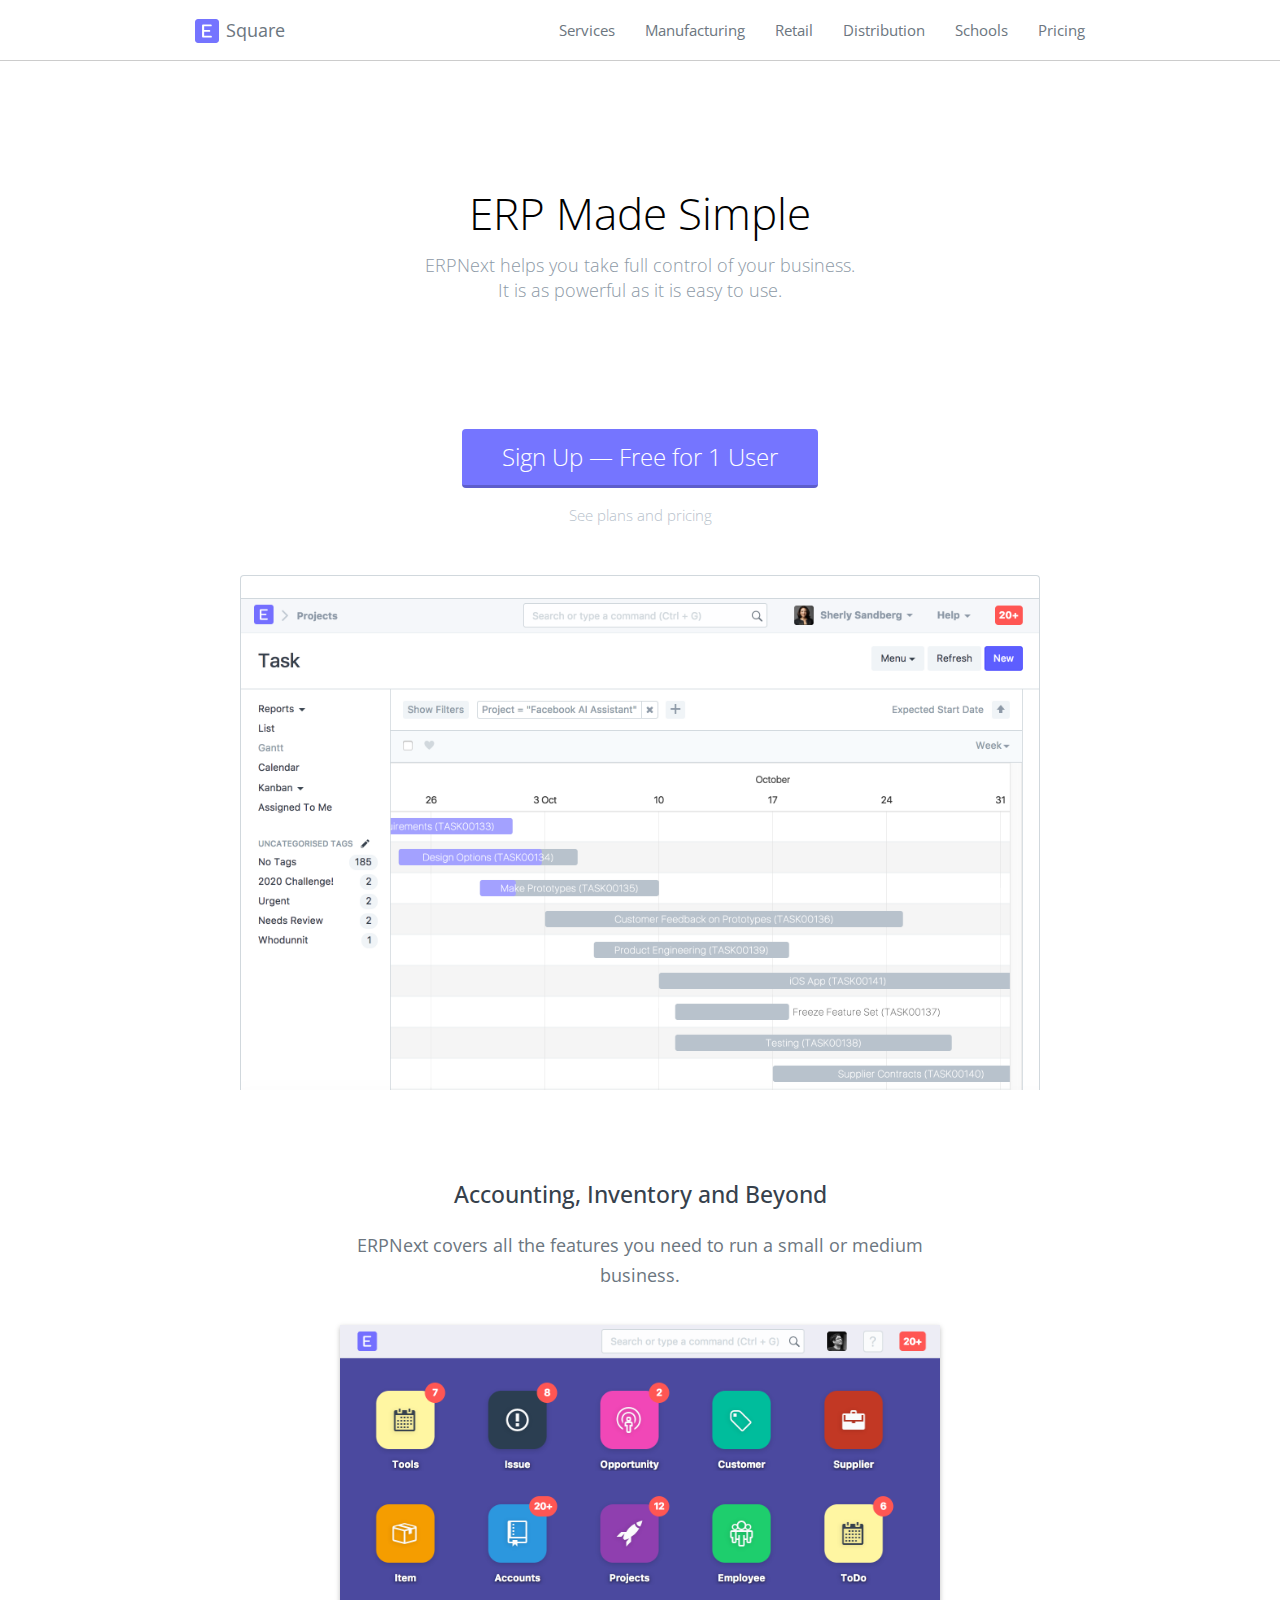
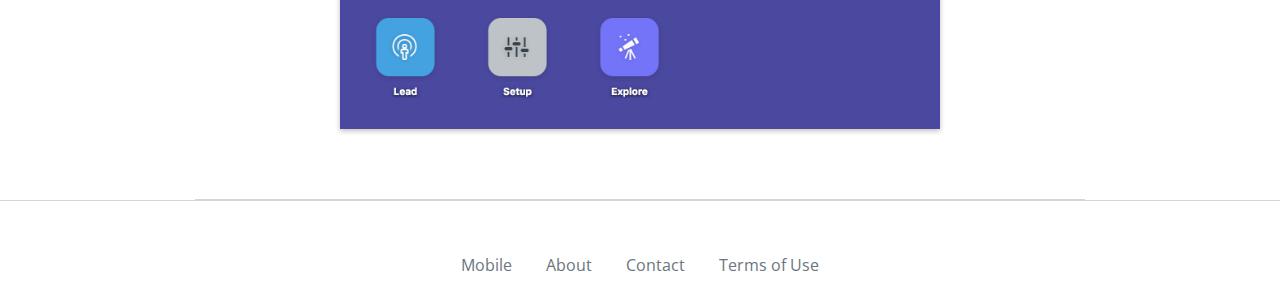
==== commit 66d43bc6: "Initial commit" ====
--- a/index.html
+++ b/index.html
@@ -287,10 +287,7 @@
 <ul class="nav navbar-nav navbar-left">
 </ul>
 <ul class="nav navbar-nav navbar-right"><li data-label="Industries" class="dropdown dropdown-submenu">
-	<a class="dropdown-toggle" onclick="return false;" data-toggle="dropdown">
-	Industries<span class="caret"></span>
-	</a>
-		<ul class="dropdown-menu" role="menu"><li data-label="Services">
+	<li data-label="Services">
 				<a href="./services.html">Services</a>
 			</li><li data-label="Manufacturing">
 				<a href="./manufacturing.html">Manufacturing</a>
@@ -300,11 +297,9 @@
 				<a href="./distribution.html">Distribution</a>
 			</li><li data-label="Schools">
 				<a href="./schools.html">Schools</a>
-			</li></ul></li><li data-label="Pricing">
+			</li><li data-label="Pricing">
 	<a href="./pricing.html">
-	Pricing</a></li><li data-label="Manual">
-	<a href="./manual/index.html" target="_blank">
-	Manual</a></li>
+	Pricing</a></li>
 	<!-- post login tools -->
 
 <li class="dropdown logged-in hide" id="website-post-login" data-label="website-post-login" style="display: none">
